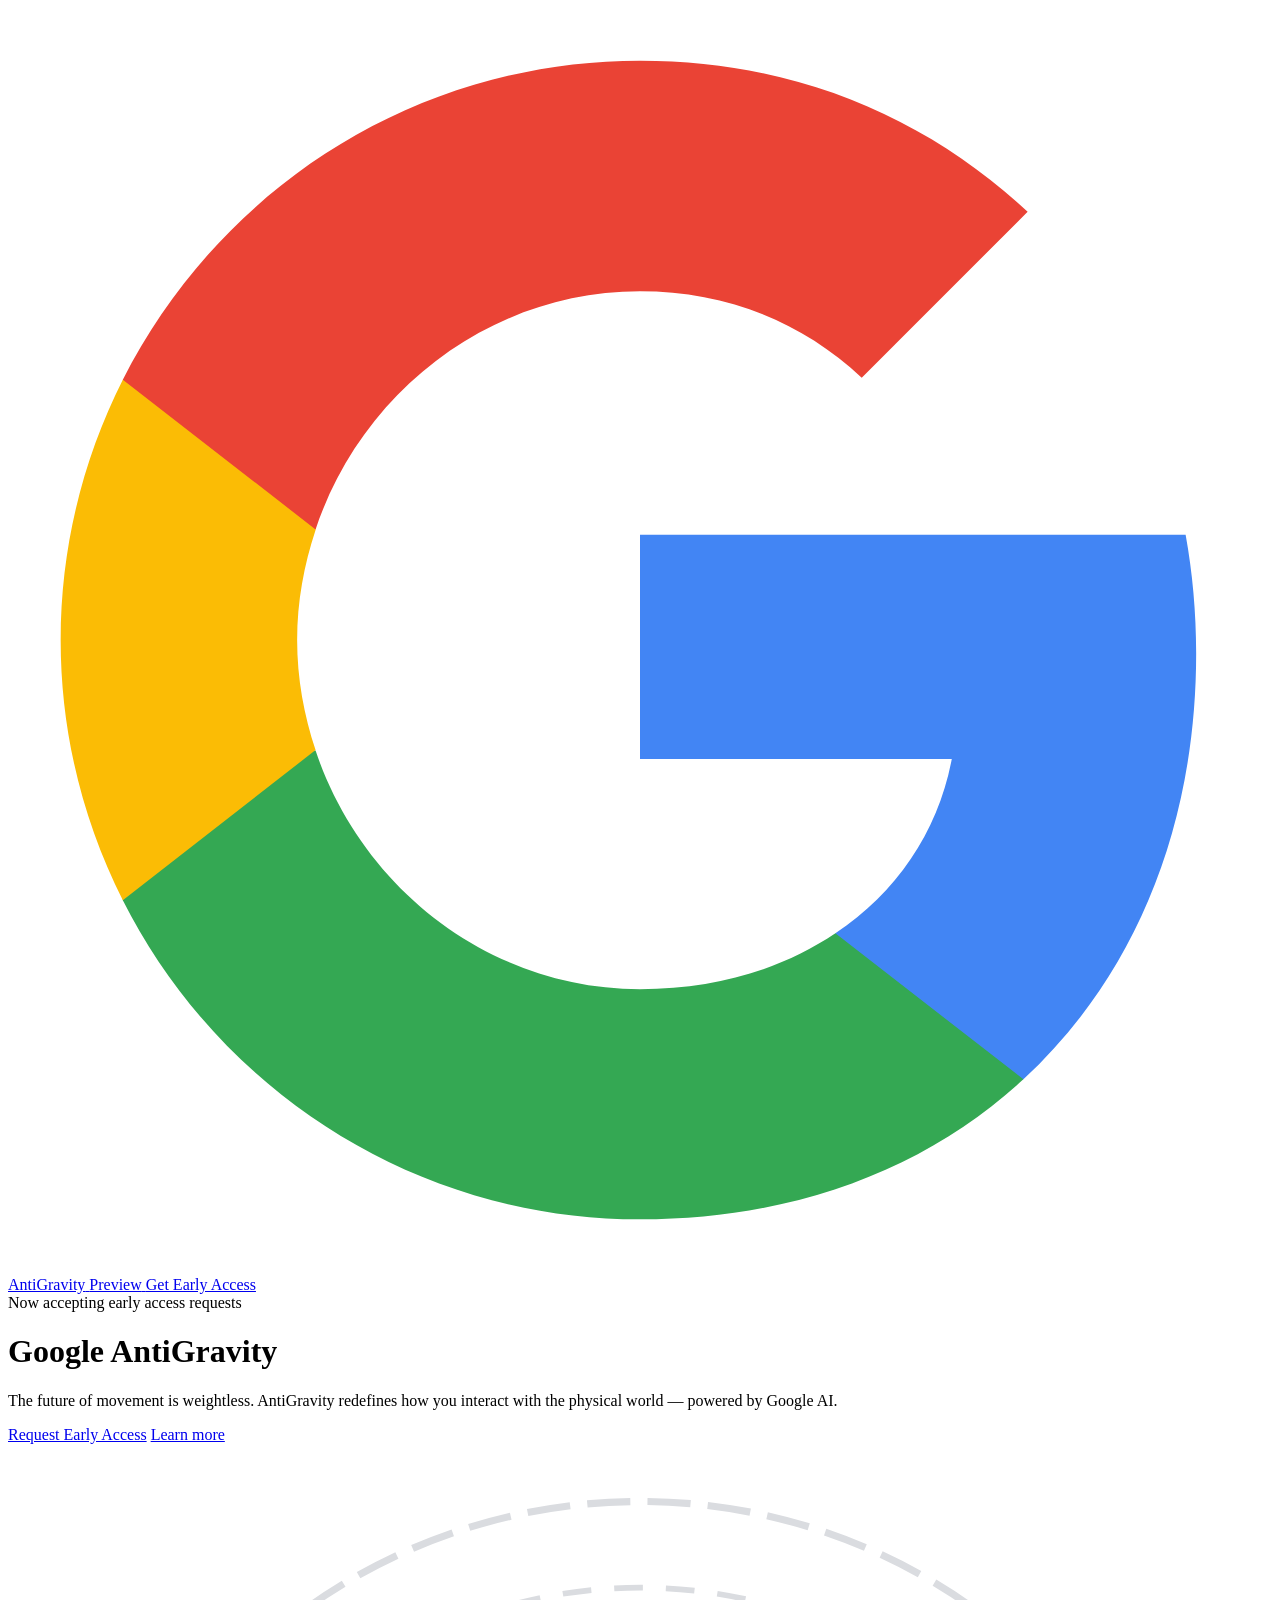
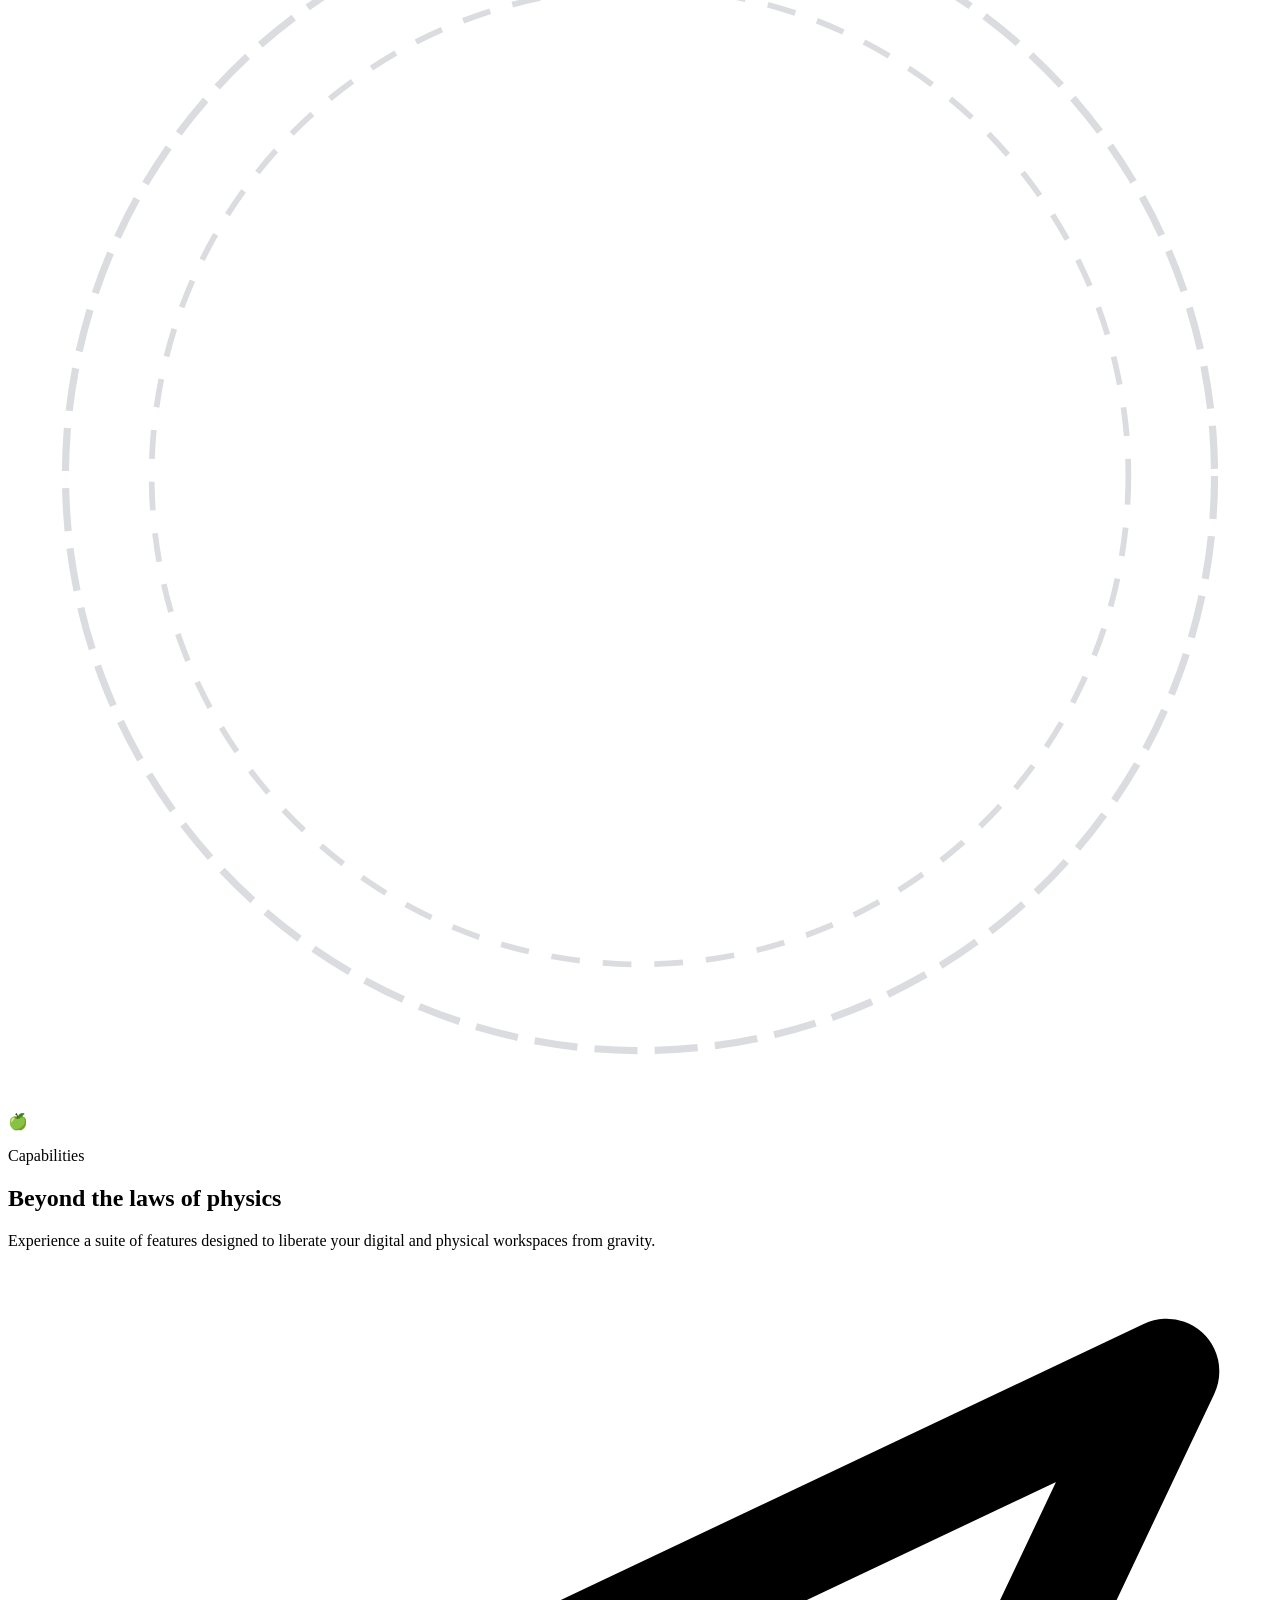
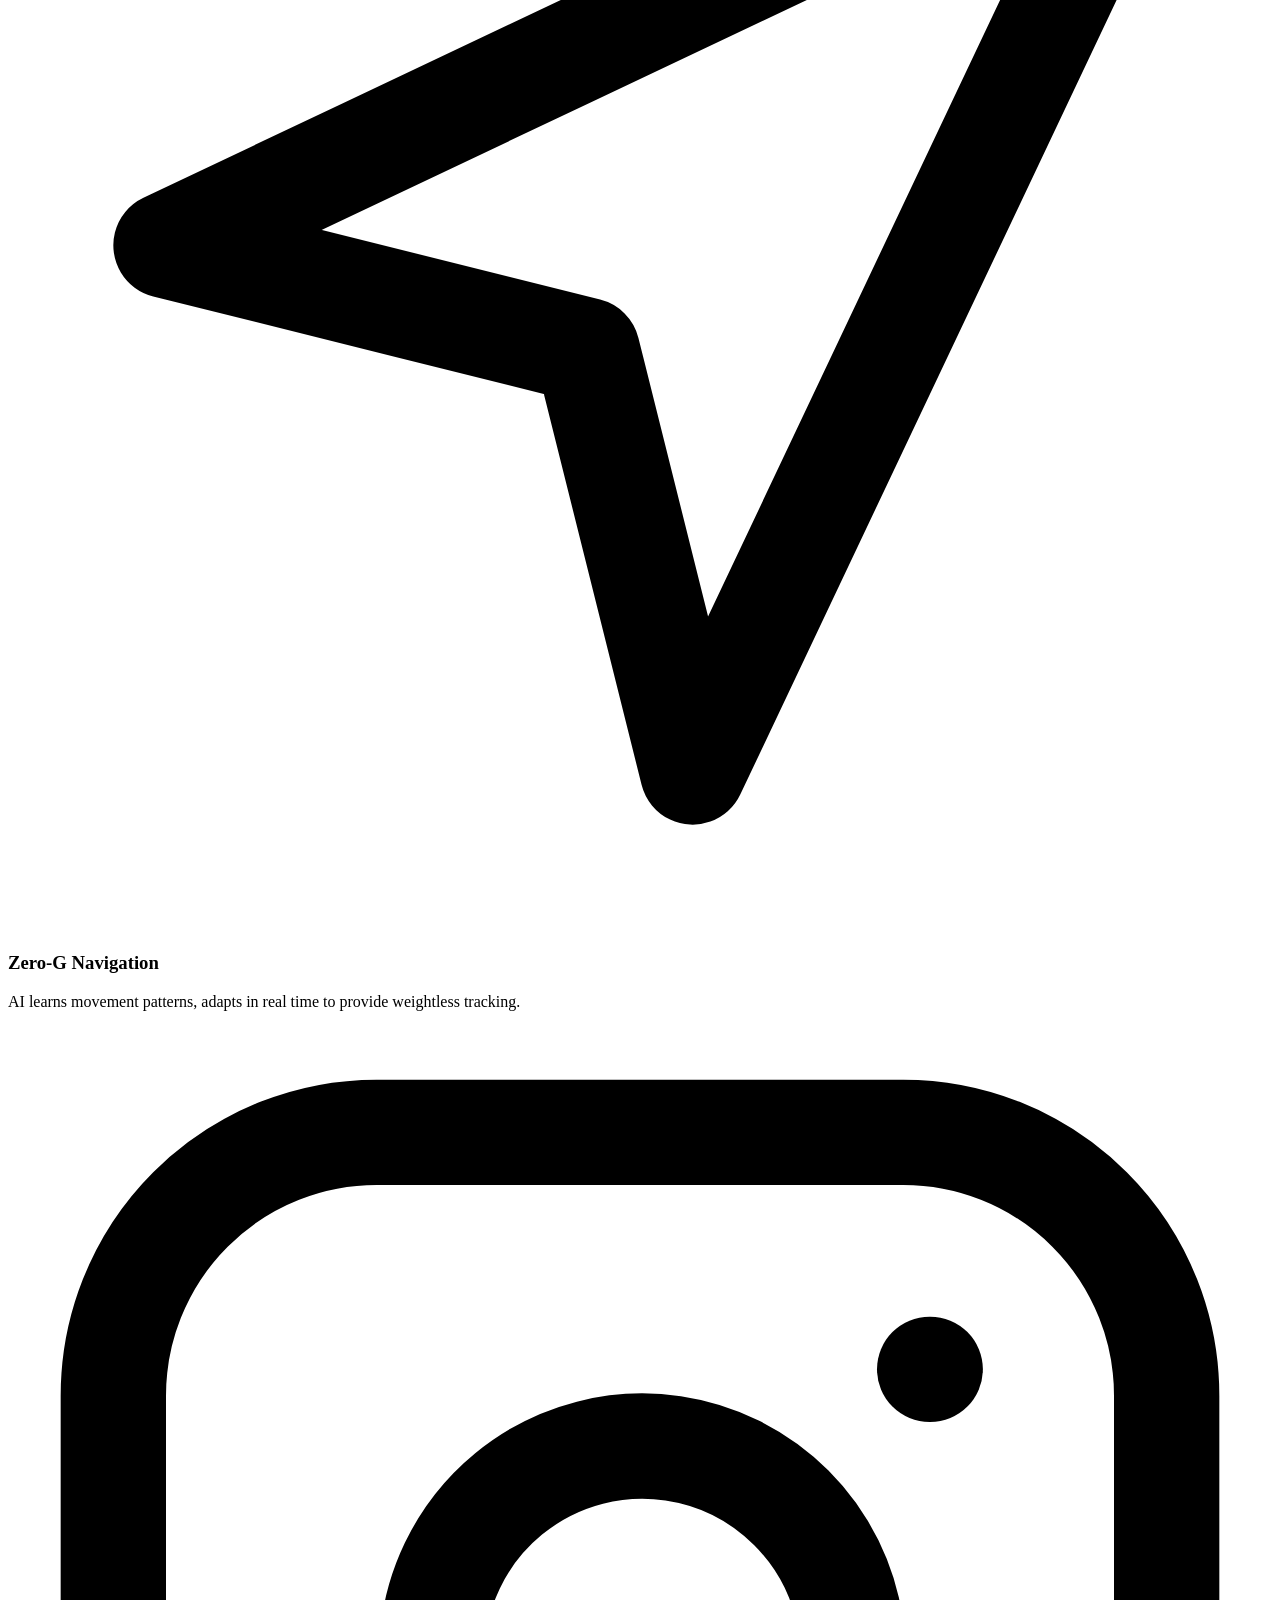
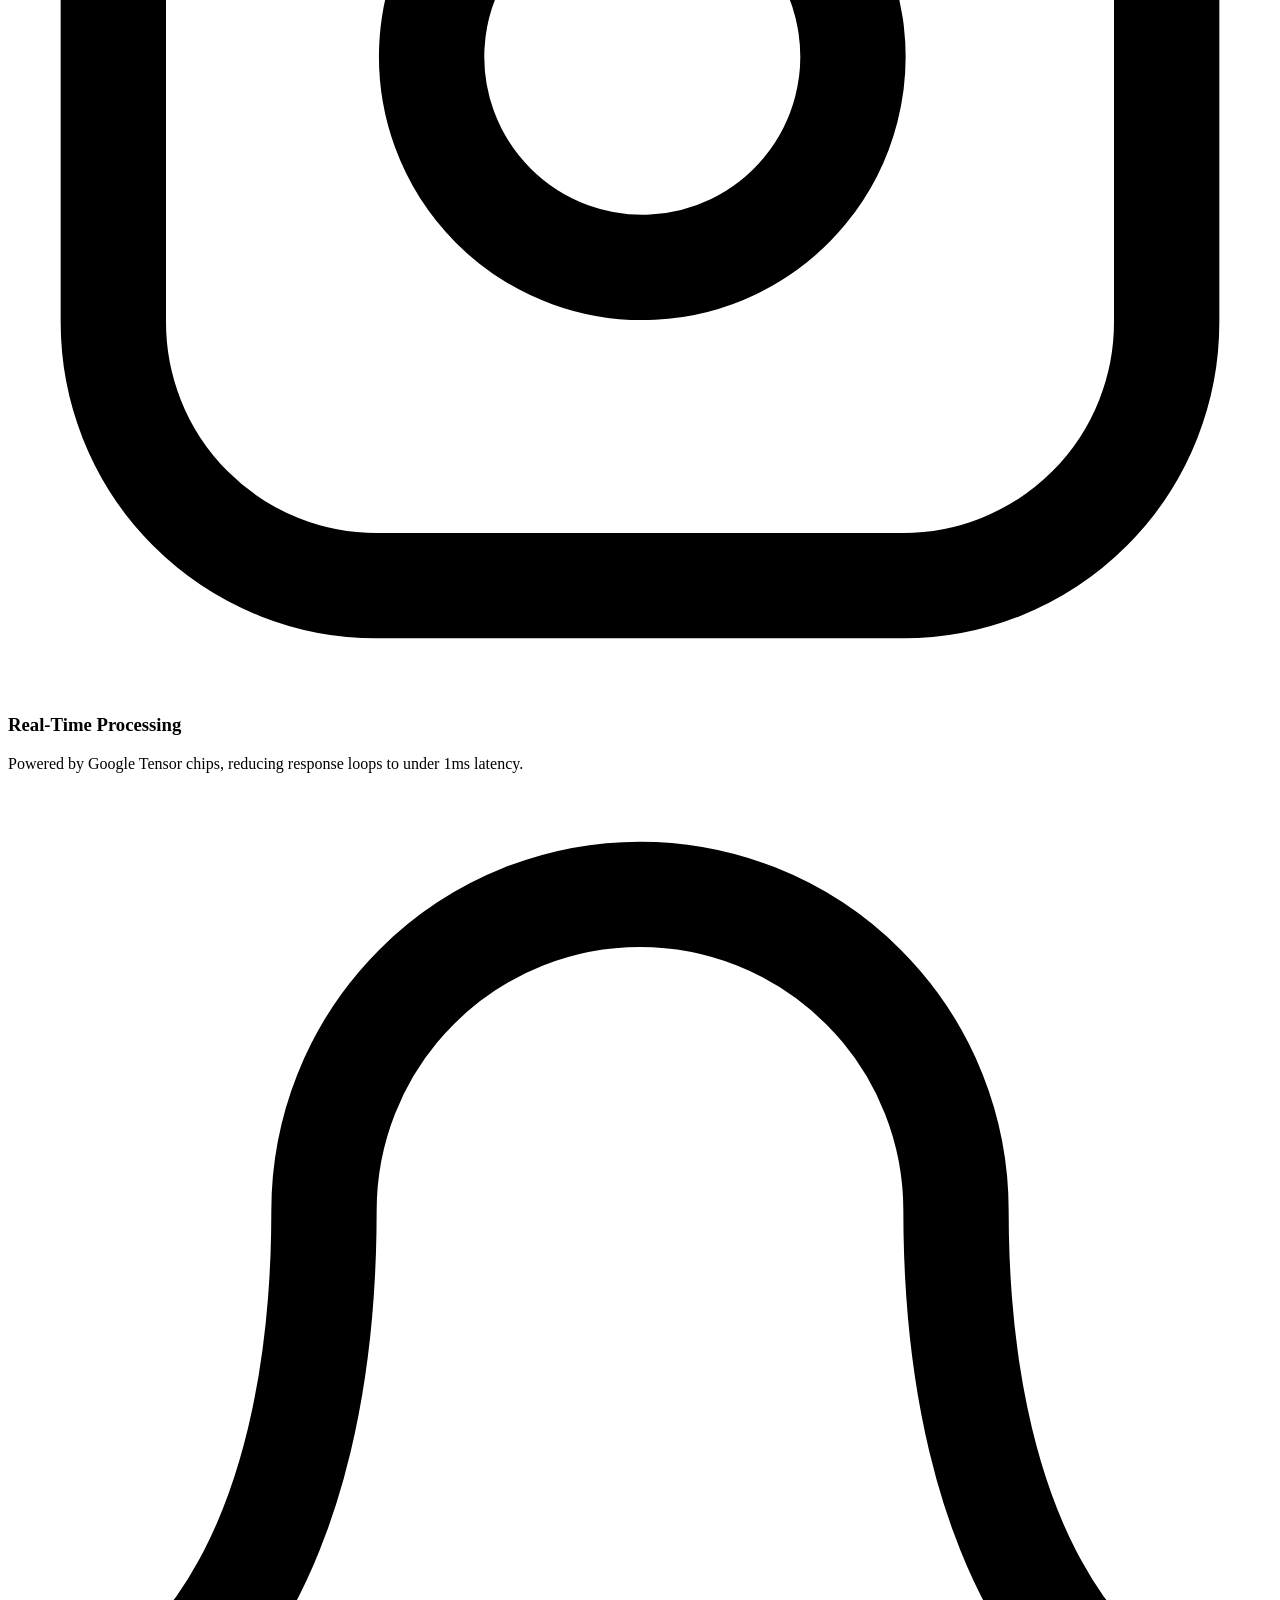
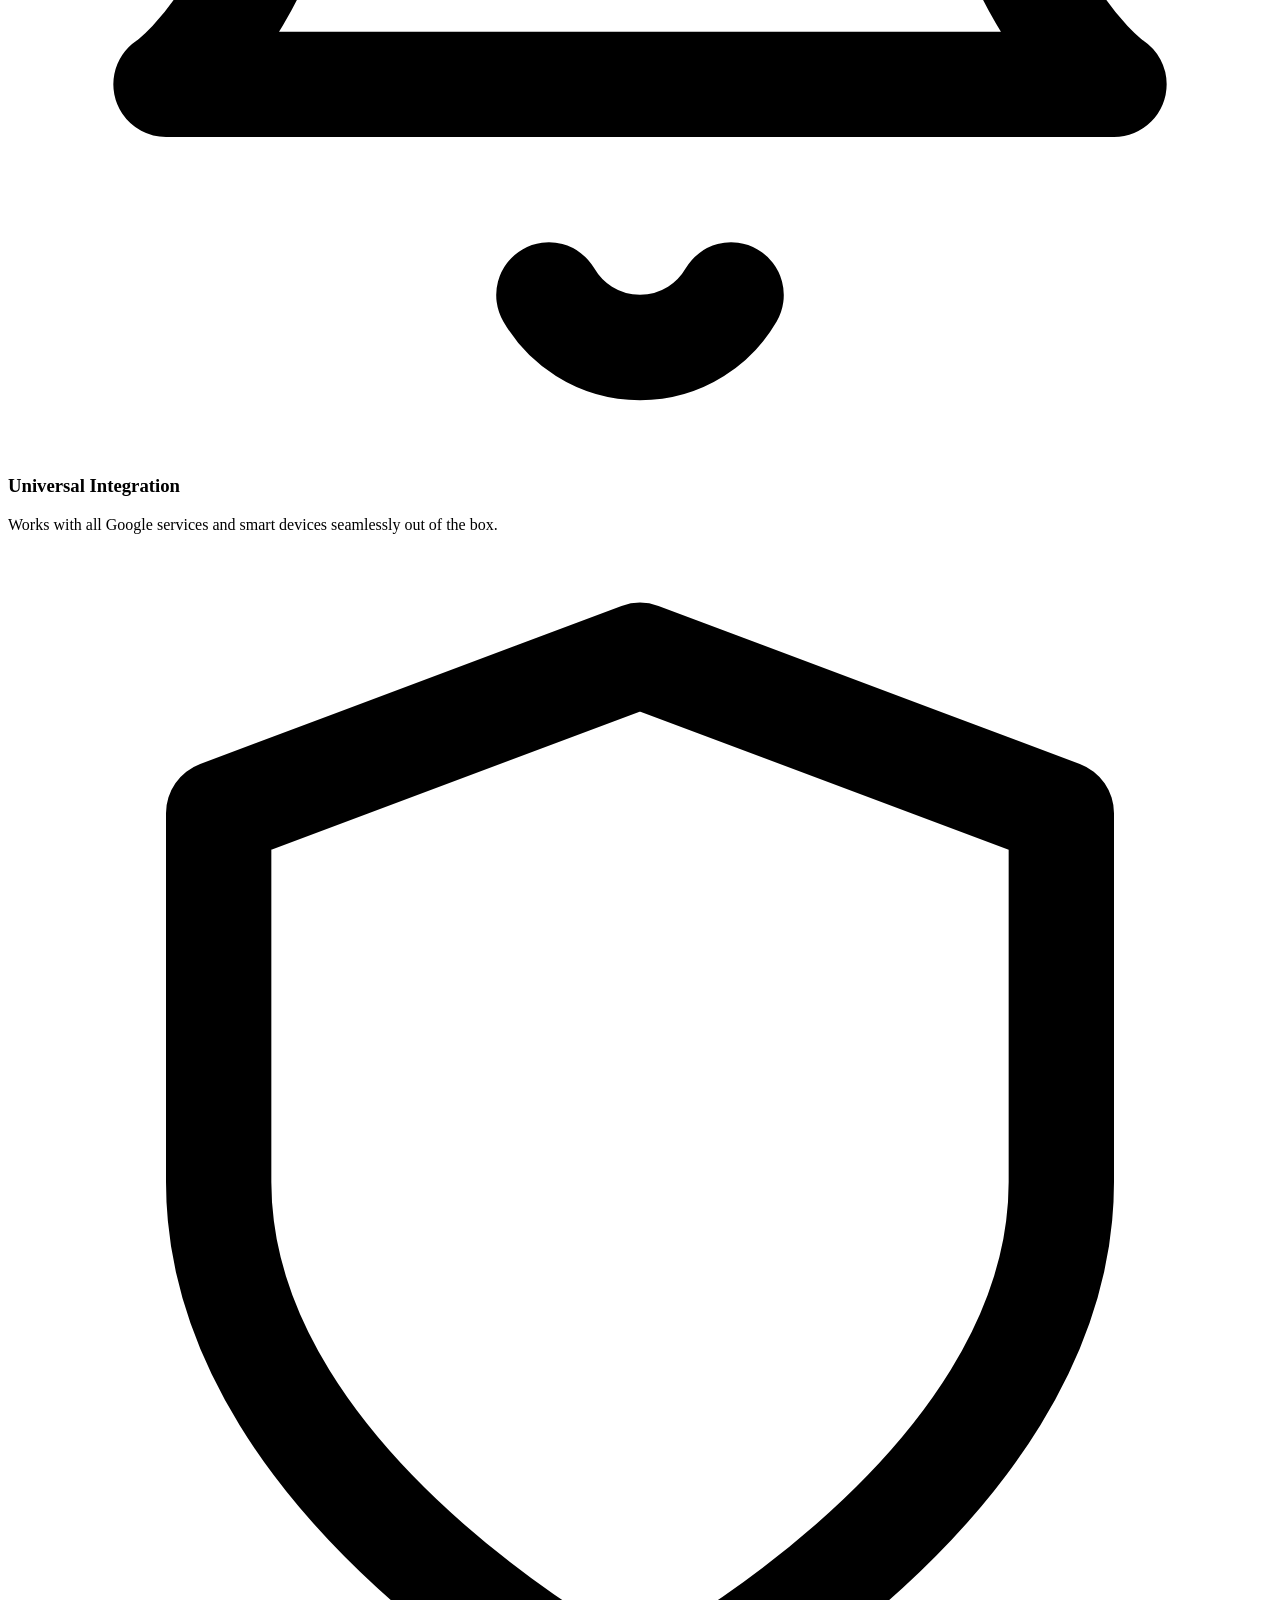
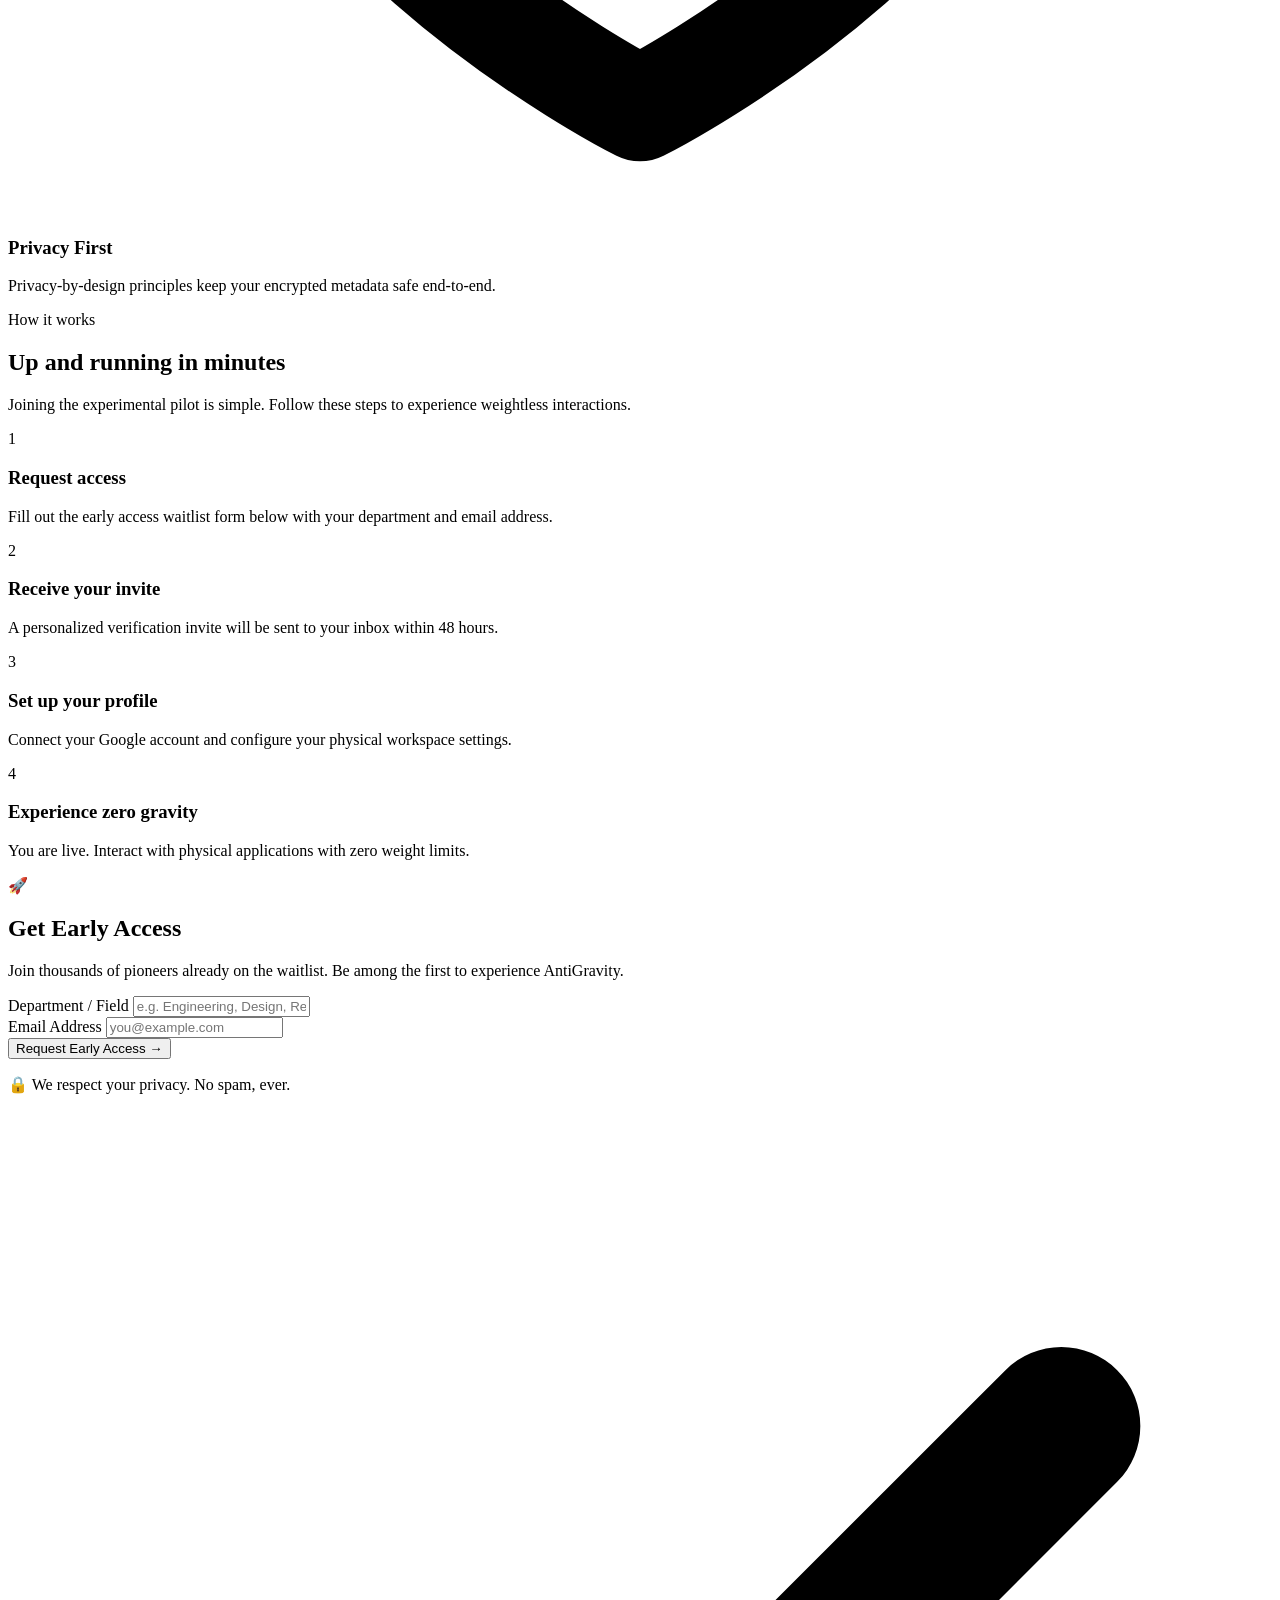
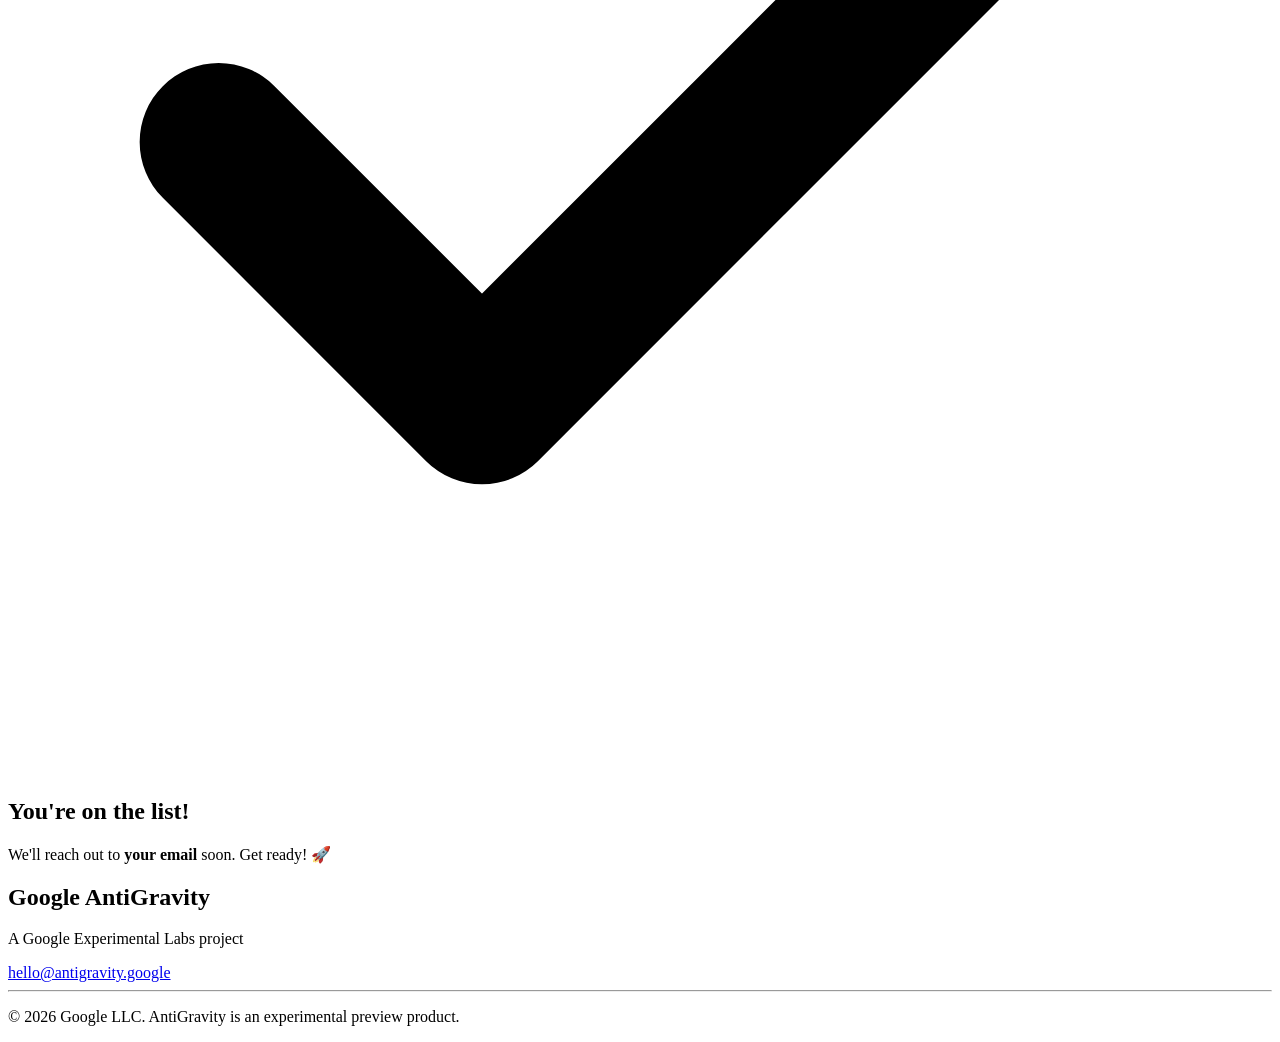
==== antigravity.html @ 1f154669 "Initial HTML structure" ====
<!DOCTYPE html>
<html lang="en">
<head>
  <meta charset="UTF-8">
  <meta name="viewport" content="width=device-width, initial-scale=1.0">
  <title>Google AntiGravity — The future of movement is weightless</title>
  <meta name="description" content="Collect early access requests for Google AntiGravity, a fictional experimental zero-gravity product powered by Google AI.">
  
  <!-- Google Fonts -->
  <link rel="preconnect" href="https://fonts.googleapis.com">
  <link rel="preconnect" href="https://fonts.gstatic.com" crossorigin>
  <link href="https://fonts.googleapis.com/css2?family=Inter:wght@400;500;600&family=Outfit:wght@500;600;700&display=swap" rel="stylesheet">
  
  <!-- CSS Stylesheet -->
  <link rel="stylesheet" href="styles.css">
</head>
<body>

  <!-- Navigation Bar -->
  <nav class="navbar" id="navbar">
    <div class="nav-container">
      <a href="#" class="nav-logo-group" id="nav-logo-link">
        <!-- Colored Google 'G' SVG Logo -->
        <svg viewBox="0 0 24 24" class="nav-logo-svg" aria-hidden="true">
          <path fill="#4285F4" d="M22.56 12.25c0-.78-.07-1.53-.2-2.25H12v4.26h5.92c-.26 1.37-1.04 2.53-2.21 3.31v2.77h3.57c2.08-1.92 3.28-4.74 3.28-8.09z"/>
          <path fill="#34A853" d="M12 23c2.97 0 5.46-.98 7.28-2.66l-3.57-2.77c-.98.66-2.23 1.06-3.71 1.06-2.86 0-5.29-1.93-6.16-4.53H2.18v2.84C3.99 20.53 7.7 23 12 23z"/>
          <path fill="#FBBC05" d="M5.84 14.09c-.22-.66-.35-1.36-.35-2.09s.13-1.43.35-2.09V7.06H2.18C1.43 8.55 1 10.22 1 12s.43 3.45 1.18 4.94l2.85-2.22.81-.63z"/>
          <path fill="#EA4335" d="M12 5.38c1.62 0 3.06.56 4.21 1.64l3.15-3.15C17.45 2.09 14.97 1 12 1 7.7 1 3.99 3.47 2.18 7.06l3.66 2.84c.87-2.6 3.3-4.52 6.16-4.52z"/>
        </svg>
        <span class="nav-title">AntiGravity</span>
        <span class="nav-badge">Preview</span>
      </a>
      <a href="#signup" class="btn-nav" id="nav-cta-btn">Get Early Access</a>
    </div>
  </nav>

  <!-- Hero Section -->
  <header class="hero" id="hero">
    <!-- Animated Orbs -->
    <div class="orb-container">
      <div class="orb orb-blue"></div>
      <div class="orb orb-red"></div>
      <div class="orb orb-yellow"></div>
      <div class="orb orb-green"></div>
    </div>
    
    <!-- Floating Particles Container -->
    <div class="particle-container" id="particles"></div>

    <div class="container hero-content">
      <!-- Live Status Pill -->
      <div class="hero-badge hero-fade-in delay-1" id="live-status-badge">
        <div class="live-dot-wrapper">
          <div class="live-dot"></div>
        </div>
        <span>Now accepting early access requests</span>
      </div>

      <!-- Main Headline -->
      <h1 class="hero-headline hero-fade-in delay-2" id="hero-headline">
        <span class="headline-brand">Google</span>
        <span class="headline-product"><span class="text-blue">Anti</span><span class="text-gradient">Gravity</span></span>
      </h1>

      <!-- Subtitle -->
      <p class="hero-subtitle hero-fade-in delay-3" id="hero-subtitle">
        The future of movement is weightless. AntiGravity redefines how you interact with the physical world — powered by Google AI.
      </p>

      <!-- CTA Buttons -->
      <div class="hero-ctas hero-fade-in delay-4" id="hero-ctas-container">
        <a href="#signup" class="btn-primary" id="hero-primary-cta">Request Early Access</a>
        <a href="#capabilities" class="btn-secondary" id="hero-secondary-cta">Learn more</a>
      </div>

      <!-- Device Mockup & Rotation Orbit Rings -->
      <div class="hero-mockup-wrapper hero-fade-in delay-4" id="hero-mockup-section">
        <!-- SVG Dual Rotating Orbit Rings -->
        <svg class="orbit-svg" viewBox="0 0 440 440" aria-hidden="true">
          <circle class="ring-clockwise" cx="220" cy="220" r="170" stroke="#DADCE0" stroke-width="2" stroke-dasharray="10 8" fill="none" />
          <circle class="ring-counter" cx="220" cy="220" r="200" stroke="#DADCE0" stroke-width="2.5" stroke-dasharray="15 6" fill="none" />
        </svg>

        <!-- Floating Phone Frame -->
        <div class="device-outline" id="device-mockup">
          <div class="device-camera"></div>
          <!-- Newton's floating anti-gravity apple visual -->
          <div class="floating-visual" id="levitating-element">🍏</div>
        </div>
      </div>
    </div>
  </header>

  <!-- Capabilities (Features) Section -->
  <section class="features-section" id="capabilities">
    <div class="container">
      <p class="section-label" id="capabilities-label">Capabilities</p>
      <h2 class="section-title" id="capabilities-title">Beyond the laws of physics</h2>
      <p class="section-subtitle" id="capabilities-subtitle">
        Experience a suite of features designed to liberate your digital and physical workspaces from gravity.
      </p>

      <!-- 2x2 Grid -->
      <div class="capabilities-grid reveal-stagger" id="capabilities-grid">
        
        <!-- Card 1 -->
        <div class="feature-card" id="card-zerog">
          <div class="feature-icon-wrapper icon-blue">
            <svg viewBox="0 0 24 24" fill="none" stroke="currentColor" stroke-width="2" stroke-linecap="round" stroke-linejoin="round">
              <polygon points="3 11 22 2 13 21 11 13 3 11"></polygon>
            </svg>
          </div>
          <h3 class="feature-title">Zero-G Navigation</h3>
          <p class="feature-desc">AI learns movement patterns, adapts in real time to provide weightless tracking.</p>
        </div>

        <!-- Card 2 -->
        <div class="feature-card" id="card-realtime">
          <div class="feature-icon-wrapper icon-red">
            <svg viewBox="0 0 24 24" fill="none" stroke="currentColor" stroke-width="2" stroke-linecap="round" stroke-linejoin="round">
              <rect x="2" y="2" width="20" height="20" rx="5" ry="5"></rect>
              <path d="M16 11.37A4 4 0 1 1 12.63 8 4 4 0 0 1 16 11.37z"></path>
              <line x1="17.5" y1="6.5" x2="17.51" y2="6.5"></line>
            </svg>
          </div>
          <h3 class="feature-title">Real-Time Processing</h3>
          <p class="feature-desc">Powered by Google Tensor chips, reducing response loops to under 1ms latency.</p>
        </div>

        <!-- Card 3 -->
        <div class="feature-card" id="card-integration">
          <div class="feature-icon-wrapper icon-yellow">
            <svg viewBox="0 0 24 24" fill="none" stroke="currentColor" stroke-width="2" stroke-linecap="round" stroke-linejoin="round">
              <path d="M18 8A6 6 0 0 0 6 8c0 7-3 9-3 9h18s-3-2-3-9"></path>
              <path d="M13.73 21a2 2 0 0 1-3.46 0"></path>
            </svg>
          </div>
          <h3 class="feature-title">Universal Integration</h3>
          <p class="feature-desc">Works with all Google services and smart devices seamlessly out of the box.</p>
        </div>

        <!-- Card 4 -->
        <div class="feature-card" id="card-privacy">
          <div class="feature-icon-wrapper icon-green">
            <svg viewBox="0 0 24 24" fill="none" stroke="currentColor" stroke-width="2" stroke-linecap="round" stroke-linejoin="round">
              <path d="M12 22s8-4 8-10V5l-8-3-8 3v7c0 6 8 10 8 10z"></path>
            </svg>
          </div>
          <h3 class="feature-title">Privacy First</h3>
          <p class="feature-desc">Privacy-by-design principles keep your encrypted metadata safe end-to-end.</p>
        </div>

      </div>
    </div>
  </section>

  <!-- How It Works Section -->
  <section class="how-it-works-section" id="how-it-works">
    <div class="container">
      <p class="section-label" id="how-it-works-label">How it works</p>
      <h2 class="section-title" id="how-it-works-title">Up and running in minutes</h2>
      <p class="section-subtitle" id="how-it-works-subtitle">
        Joining the experimental pilot is simple. Follow these steps to experience weightless interactions.
      </p>

      <div class="steps-list reveal" id="steps-list-container">
        
        <!-- Step 1 -->
        <div class="step-item" id="step-1">
          <div class="step-num-circle step-num-blue">1</div>
          <div class="step-content">
            <h3 class="step-title">Request access</h3>
            <p class="step-desc">Fill out the early access waitlist form below with your department and email address.</p>
          </div>
        </div>

        <!-- Step 2 -->
        <div class="step-item" id="step-2">
          <div class="step-num-circle step-num-red">2</div>
          <div class="step-content">
            <h3 class="step-title">Receive your invite</h3>
            <p class="step-desc">A personalized verification invite will be sent to your inbox within 48 hours.</p>
          </div>
        </div>

        <!-- Step 3 -->
        <div class="step-item" id="step-3">
          <div class="step-num-circle step-num-yellow">3</div>
          <div class="step-content">
            <h3 class="step-title">Set up your profile</h3>
            <p class="step-desc">Connect your Google account and configure your physical workspace settings.</p>
          </div>
        </div>

        <!-- Step 4 -->
        <div class="step-item" id="step-4">
          <div class="step-num-circle step-num-green">4</div>
          <div class="step-content">
            <h3 class="step-title">Experience zero gravity</h3>
            <p class="step-desc">You are live. Interact with physical applications with zero weight limits.</p>
          </div>
        </div>

      </div>
    </div>
  </section>

  <!-- Early Access Sign-Up Form Section -->
  <section class="signup-section" id="signup">
    <div class="container">
      <div class="signup-card reveal" id="signup-card-container">
        
        <!-- Main Form Content -->
        <div id="form-inputs-container">
          <span class="form-rocket" id="form-rocket-emoji">🚀</span>
          <h2 class="signup-title" id="form-card-title">Get Early Access</h2>
          <p class="signup-subtitle" id="form-card-subtitle">
            Join thousands of pioneers already on the waitlist. Be among the first to experience AntiGravity.
          </p>

          <form id="signup-form" novalidate>
            <!-- Department field -->
            <div class="form-group">
              <label for="department" class="form-label">Department / Field</label>
              <input 
                type="text" 
                id="department" 
                class="form-input" 
                placeholder="e.g. Engineering, Design, Research…" 
                required
                aria-required="true"
              >
            </div>

            <!-- Email field -->
            <div class="form-group">
              <label for="email" class="form-label">Email Address</label>
              <input 
                type="email" 
                id="email" 
                class="form-input" 
                placeholder="you@example.com" 
                required
                aria-required="true"
              >
            </div>

            <!-- Submit button -->
            <button type="submit" class="btn-submit" id="form-submit-btn">
              Request Early Access &rarr;
            </button>
          </form>

          <!-- Privacy Note -->
          <p class="form-privacy" id="form-privacy-note">
            <span>🔒</span> We respect your privacy. No spam, ever.
          </p>
        </div>

        <!-- Success State Block (Initially Hidden) -->
        <div class="success-container" id="success-state" aria-live="polite">
          <div class="success-icon-wrapper">
            <svg viewBox="0 0 24 24" fill="none" stroke="currentColor" stroke-width="3" stroke-linecap="round" stroke-linejoin="round">
              <polyline points="20 6 9 17 4 12"></polyline>
            </svg>
          </div>
          <h2 class="success-title">You're on the list!</h2>
          <p class="success-desc">
            We'll reach out to <strong id="success-email-placeholder">your email</strong> soon. Get ready! 🚀
          </p>
        </div>

      </div>
    </div>
  </section>

  <!-- Footer -->
  <footer class="footer" id="footer-section">
    <div class="footer-content">
      <!-- 4 colored Google dots -->
      <div class="footer-dots" aria-hidden="true">
        <div class="dot dot-blue"></div>
        <div class="dot dot-red"></div>
        <div class="dot dot-yellow"></div>
        <div class="dot dot-green"></div>
      </div>

      <h2 class="footer-title">Google AntiGravity</h2>
      <p class="footer-tagline">A Google Experimental Labs project</p>
      
      <!-- Contact email -->
      <a href="mailto:hello@antigravity.google" class="footer-email" id="footer-contact-link">
        hello@antigravity.google
      </a>

      <hr class="footer-divider" aria-hidden="true">

      <p class="footer-copyright" id="footer-copyright-text">
        &copy; 2026 Google LLC. AntiGravity is an experimental preview product.
      </p>
    </div>
  </footer>

  <!-- JS Logic -->
  <script src="app.js"></script>
</body>
</html>
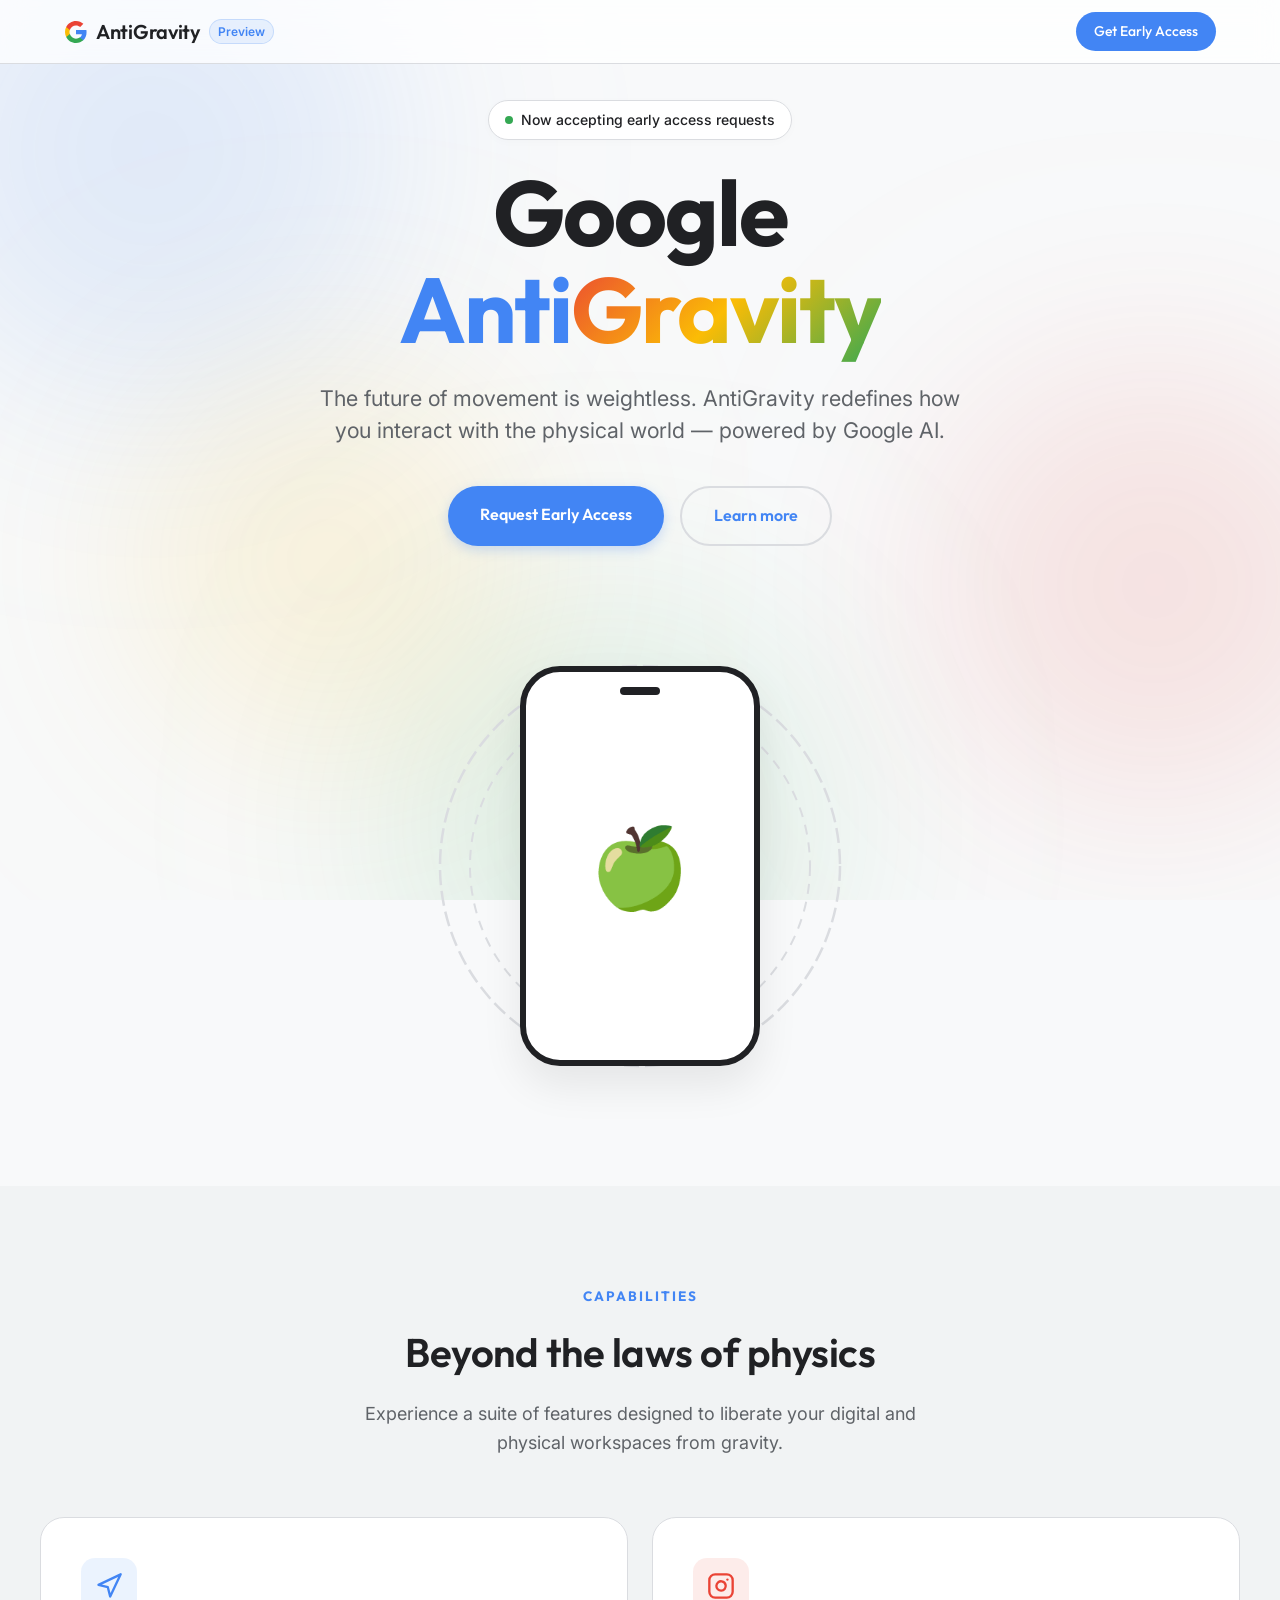
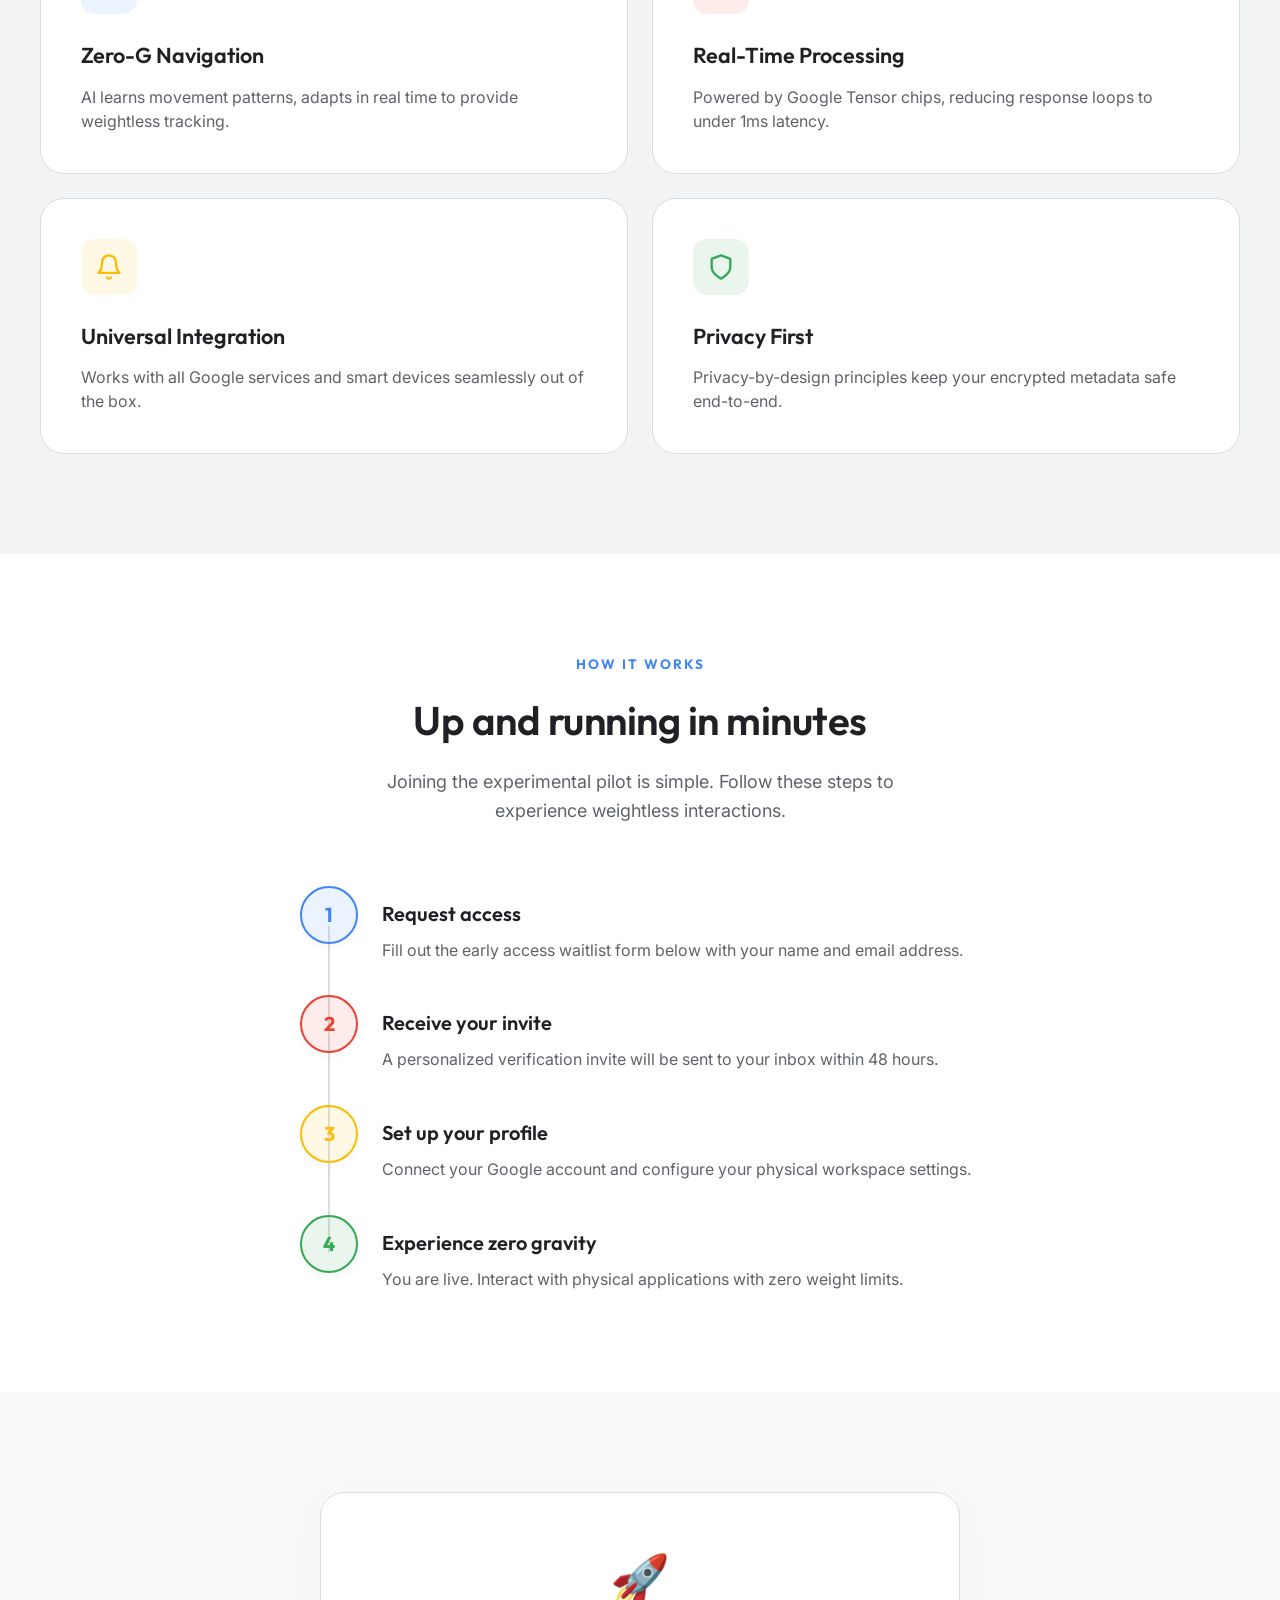
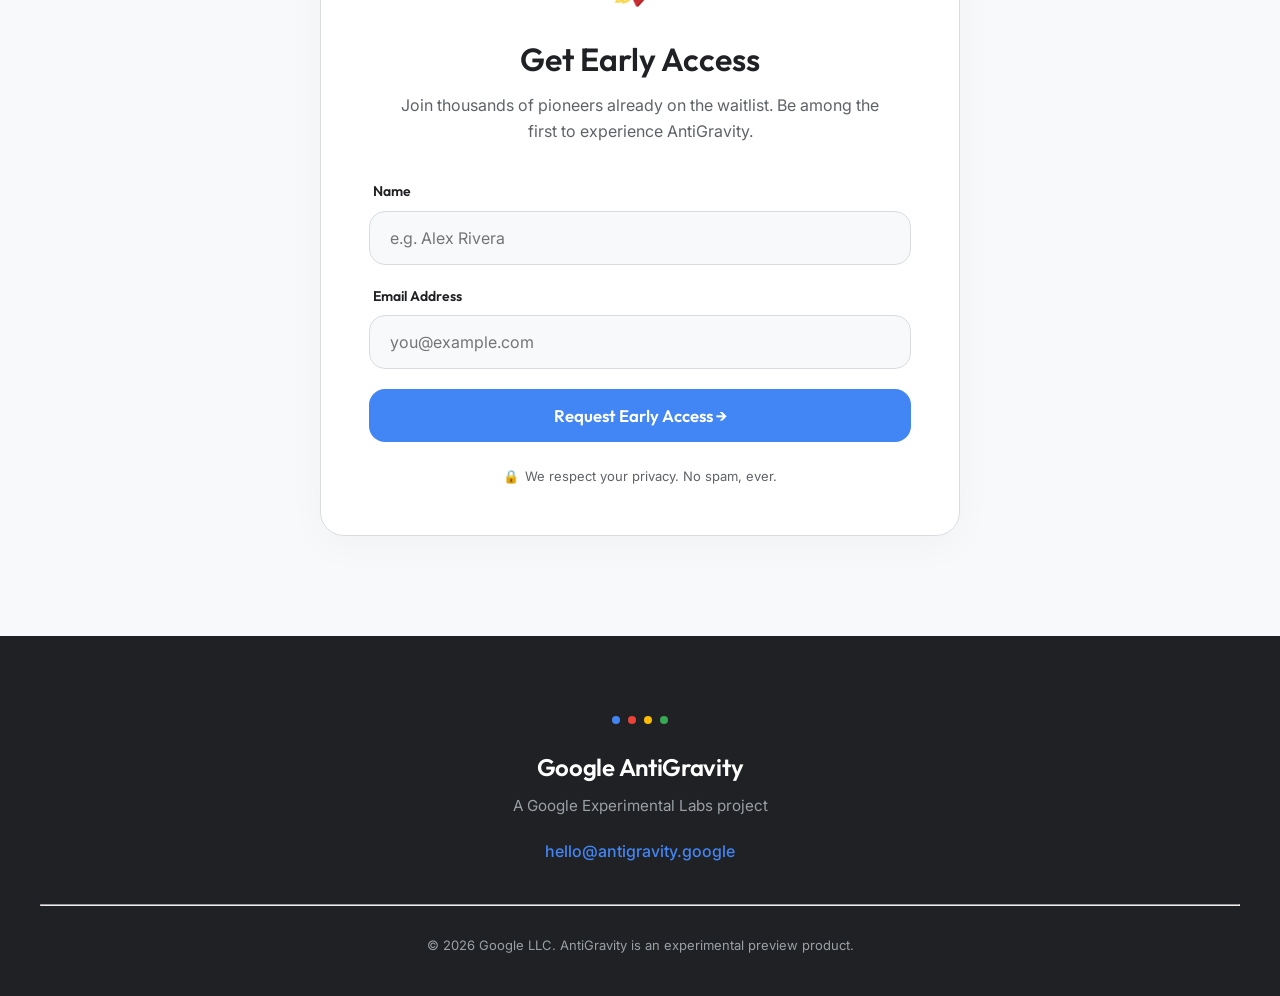
==== commit d7c1617e: "replace department field with name field in signup form and update payload logic" ====
--- a/antigravity.html
+++ b/antigravity.html
@@ -170,7 +170,7 @@
           <div class="step-num-circle step-num-blue">1</div>
           <div class="step-content">
             <h3 class="step-title">Request access</h3>
-            <p class="step-desc">Fill out the early access waitlist form below with your department and email address.</p>
+            <p class="step-desc">Fill out the early access waitlist form below with your name and email address.</p>
           </div>
         </div>
 
@@ -219,14 +219,14 @@
           </p>
 
           <form id="signup-form" novalidate>
-            <!-- Department field -->
+            <!-- Name field -->
             <div class="form-group">
-              <label for="department" class="form-label">Department / Field</label>
+              <label for="name" class="form-label">Name</label>
               <input 
                 type="text" 
-                id="department" 
+                id="name" 
                 class="form-input" 
-                placeholder="e.g. Engineering, Design, Research…" 
+                placeholder="e.g. Alex Rivera" 
                 required
                 aria-required="true"
               >
--- a/styles.css
+++ b/styles.css
@@ -0,0 +1,1078 @@
+/* Google AntiGravity - Premium Styles */
+
+:root {
+  --google-blue: #4285F4;
+  --google-blue-rgb: 66, 133, 244;
+  --google-red: #EA4335;
+  --google-red-rgb: 234, 67, 53;
+  --google-yellow: #FBBC05;
+  --google-yellow-rgb: 251, 188, 5;
+  --google-green: #34A853;
+  --google-green-rgb: 52, 168, 83;
+  
+  --bg-primary: #F8F9FA;
+  --bg-secondary: #FFFFFF;
+  --text-primary: #202124;
+  --text-muted: #5F6368;
+  --border-color: #DADCE0;
+  
+  --font-family-body: 'Inter', sans-serif;
+  --font-family-title: 'Outfit', sans-serif;
+  
+  --transition-smooth: all 0.4s cubic-bezier(0.16, 1, 0.3, 1);
+  --border-radius-lg: 24px;
+  --border-radius-md: 16px;
+  --border-radius-sm: 10px;
+  --max-width-content: 1200px;
+}
+
+/* Reset and Global Styles */
+* {
+  box-sizing: border-box;
+  margin: 0;
+  padding: 0;
+}
+
+html {
+  scroll-behavior: smooth;
+  font-size: 16px;
+}
+
+body {
+  font-family: var(--font-family-body);
+  background-color: var(--bg-primary);
+  color: var(--text-primary);
+  line-height: 1.6;
+  overflow-x: hidden;
+  -webkit-font-smoothing: antialiased;
+}
+
+a {
+  text-decoration: none;
+  color: inherit;
+}
+
+button, input {
+  font-family: inherit;
+  border: none;
+  outline: none;
+}
+
+/* Scroll reveal utility */
+.reveal {
+  opacity: 0;
+  transform: translateY(40px);
+  transition: opacity 1s cubic-bezier(0.16, 1, 0.3, 1), transform 1s cubic-bezier(0.16, 1, 0.3, 1);
+}
+
+.reveal.visible {
+  opacity: 1;
+  transform: translateY(0);
+}
+
+/* Section Common Layout */
+section {
+  padding: 100px 24px;
+  position: relative;
+}
+
+.container {
+  max-width: var(--max-width-content);
+  margin: 0 auto;
+  position: relative;
+  z-index: 10;
+}
+
+.section-label {
+  font-family: var(--font-family-title);
+  color: var(--google-blue);
+  font-size: 0.85rem;
+  font-weight: 700;
+  text-transform: uppercase;
+  letter-spacing: 2px;
+  margin-bottom: 12px;
+  text-align: center;
+}
+
+.section-title {
+  font-family: var(--font-family-title);
+  font-size: 2.5rem;
+  font-weight: 600;
+  text-align: center;
+  color: var(--text-primary);
+  margin-bottom: 16px;
+  letter-spacing: -0.5px;
+}
+
+@media (max-width: 768px) {
+  .section-title {
+    font-size: 2rem;
+  }
+  section {
+    padding: 60px 16px;
+  }
+}
+
+.section-subtitle {
+  text-align: center;
+  color: var(--text-muted);
+  max-width: 600px;
+  margin: 0 auto 60px auto;
+  font-size: 1.125rem;
+}
+
+/* Navigation Styles */
+.navbar {
+  position: fixed;
+  top: 0;
+  left: 0;
+  right: 0;
+  height: 64px;
+  background-color: rgba(255, 255, 255, 0.75);
+  backdrop-filter: blur(12px);
+  -webkit-backdrop-filter: blur(12px);
+  border-bottom: 1px solid var(--border-color);
+  z-index: 1000;
+  transition: var(--transition-smooth);
+}
+
+.nav-container {
+  max-width: var(--max-width-content);
+  margin: 0 auto;
+  height: 100%;
+  display: flex;
+  justify-content: space-between;
+  align-items: center;
+  padding: 0 24px;
+}
+
+.nav-logo-group {
+  display: flex;
+  align-items: center;
+  gap: 8px;
+}
+
+.nav-logo-svg {
+  width: 24px;
+  height: 24px;
+}
+
+.nav-title {
+  font-family: var(--font-family-title);
+  font-weight: 600;
+  font-size: 1.25rem;
+  letter-spacing: -0.3px;
+  color: var(--text-primary);
+}
+
+.nav-badge {
+  background-color: rgba(66, 133, 244, 0.1);
+  color: var(--google-blue);
+  font-size: 0.75rem;
+  font-weight: 600;
+  padding: 2px 8px;
+  border-radius: 20px;
+  border: 1px solid rgba(66, 133, 244, 0.2);
+}
+
+.btn-nav {
+  background-color: var(--google-blue);
+  color: #FFFFFF;
+  font-family: var(--font-family-title);
+  font-weight: 500;
+  font-size: 0.875rem;
+  padding: 8px 18px;
+  border-radius: 20px;
+  cursor: pointer;
+  transition: var(--transition-smooth);
+}
+
+.btn-nav:hover {
+  background-color: #3367D6;
+  box-shadow: 0 2px 6px rgba(66, 133, 244, 0.3);
+}
+
+/* Background elements */
+.orb-container {
+  position: absolute;
+  top: 0;
+  left: 0;
+  right: 0;
+  bottom: 0;
+  overflow: hidden;
+  z-index: 1;
+  pointer-events: none;
+}
+
+.orb {
+  position: absolute;
+  border-radius: 50%;
+  filter: blur(100px);
+  opacity: 0.12;
+  mix-blend-mode: multiply;
+  transition: transform 10s ease-in-out;
+}
+
+.orb-blue {
+  width: 500px;
+  height: 500px;
+  background-color: var(--google-blue);
+  top: -100px;
+  left: -100px;
+  animation: float-orb-1 30s infinite ease-in-out;
+}
+
+.orb-red {
+  width: 450px;
+  height: 450px;
+  background-color: var(--google-red);
+  bottom: 10%;
+  right: -100px;
+  animation: float-orb-2 35s infinite ease-in-out;
+}
+
+.orb-yellow {
+  width: 400px;
+  height: 400px;
+  background-color: var(--google-yellow);
+  top: 40%;
+  left: 10%;
+  animation: float-orb-3 40s infinite ease-in-out;
+}
+
+.orb-green {
+  width: 450px;
+  height: 450px;
+  background-color: var(--google-green);
+  bottom: -150px;
+  left: 30%;
+  animation: float-orb-4 32s infinite ease-in-out;
+}
+
+@keyframes float-orb-1 {
+  0%, 100% { transform: translate(0, 0) scale(1); }
+  50% { transform: translate(80px, 60px) scale(1.1); }
+}
+@keyframes float-orb-2 {
+  0%, 100% { transform: translate(0, 0) scale(1.1); }
+  50% { transform: translate(-80px, -50px) scale(0.9); }
+}
+@keyframes float-orb-3 {
+  0%, 100% { transform: translate(0, 0) scale(0.9); }
+  50% { transform: translate(50px, -70px) scale(1.15); }
+}
+@keyframes float-orb-4 {
+  0%, 100% { transform: translate(0, 0) scale(1.05); }
+  50% { transform: translate(-60px, 80px) scale(0.95); }
+}
+
+/* Particle Container */
+.particle-container {
+  position: absolute;
+  top: 0;
+  left: 0;
+  width: 100%;
+  height: 100%;
+  z-index: 2;
+  overflow: hidden;
+  pointer-events: none;
+}
+
+.particle {
+  position: absolute;
+  border-radius: 50%;
+  background-color: rgba(66, 133, 244, 0.15);
+  bottom: -20px;
+  pointer-events: none;
+  animation: rise 12s infinite linear;
+}
+
+@keyframes rise {
+  0% {
+    transform: translateY(0) scale(0) rotate(0deg);
+    opacity: 0;
+  }
+  15% {
+    opacity: 0.85;
+  }
+  90% {
+    opacity: 0.85;
+  }
+  100% {
+    transform: translateY(-110vh) scale(1.2) rotate(360deg);
+    opacity: 0;
+  }
+}
+
+/* Hero Section */
+.hero {
+  min-height: 100vh;
+  display: flex;
+  align-items: center;
+  justify-content: center;
+  padding: 100px 24px 80px 24px;
+  background-color: var(--bg-primary);
+}
+
+.hero-content {
+  text-align: center;
+  display: flex;
+  flex-direction: column;
+  align-items: center;
+  max-width: 900px;
+}
+
+/* Badge Live Status */
+.hero-badge {
+  background-color: #FFFFFF;
+  border: 1px solid var(--border-color);
+  padding: 8px 16px;
+  border-radius: 30px;
+  display: flex;
+  align-items: center;
+  gap: 8px;
+  font-size: 0.875rem;
+  font-weight: 500;
+  color: var(--text-primary);
+  margin-bottom: 24px;
+  box-shadow: 0 2px 10px rgba(0, 0, 0, 0.02);
+}
+
+.live-dot-wrapper {
+  display: flex;
+  align-items: center;
+  justify-content: center;
+}
+
+.live-dot {
+  width: 8px;
+  height: 8px;
+  background-color: var(--google-green);
+  border-radius: 50%;
+  position: relative;
+}
+
+.live-dot::after {
+  content: '';
+  position: absolute;
+  top: -4px;
+  left: -4px;
+  right: -4px;
+  bottom: -4px;
+  border-radius: 50%;
+  border: 4px solid var(--google-green);
+  opacity: 0;
+  animation: pulse-ring 2s cubic-bezier(0.215, 0.610, 0.355, 1) infinite;
+}
+
+@keyframes pulse-ring {
+  0% { transform: scale(0.5); opacity: 0; }
+  50% { opacity: 0.5; }
+  100% { transform: scale(1.8); opacity: 0; }
+}
+
+/* Headline */
+.hero-headline {
+  font-family: var(--font-family-title);
+  font-weight: 700;
+  font-size: 5.75rem;
+  line-height: 1.05;
+  letter-spacing: -2px;
+  color: var(--text-primary);
+  margin-bottom: 24px;
+}
+
+.headline-brand {
+  color: var(--text-primary);
+  display: block;
+}
+
+.headline-product {
+  display: block;
+}
+
+.text-blue {
+  color: var(--google-blue);
+}
+
+.text-gradient {
+  background: linear-gradient(135deg, var(--google-red) 0%, var(--google-yellow) 50%, var(--google-green) 100%);
+  -webkit-background-clip: text;
+  -webkit-text-fill-color: transparent;
+}
+
+.hero-subtitle {
+  font-size: 1.35rem;
+  color: var(--text-muted);
+  max-width: 650px;
+  line-height: 1.5;
+  margin-bottom: 40px;
+}
+
+/* Hero CTA Buttons */
+.hero-ctas {
+  display: flex;
+  gap: 16px;
+  margin-bottom: 60px;
+}
+
+.btn-primary {
+  background-color: var(--google-blue);
+  color: #FFFFFF;
+  font-family: var(--font-family-title);
+  font-size: 1rem;
+  font-weight: 600;
+  padding: 16px 32px;
+  border-radius: 30px;
+  cursor: pointer;
+  box-shadow: 0 4px 12px rgba(66, 133, 244, 0.25);
+  transition: var(--transition-smooth);
+}
+
+.btn-primary:hover {
+  background-color: #3367D6;
+  transform: translateY(-2px);
+  box-shadow: 0 6px 20px rgba(66, 133, 244, 0.35);
+}
+
+.btn-secondary {
+  background-color: transparent;
+  color: var(--google-blue);
+  font-family: var(--font-family-title);
+  font-size: 1rem;
+  font-weight: 600;
+  padding: 15px 32px;
+  border-radius: 30px;
+  border: 2px solid var(--border-color);
+  cursor: pointer;
+  transition: var(--transition-smooth);
+}
+
+.btn-secondary:hover {
+  border-color: var(--google-blue);
+  background-color: rgba(66, 133, 244, 0.04);
+  transform: translateY(-2px);
+}
+
+/* Device visual container */
+.hero-mockup-wrapper {
+  position: relative;
+  width: 320px;
+  height: 480px;
+  display: flex;
+  justify-content: center;
+  align-items: center;
+  margin-top: 20px;
+}
+
+.device-outline {
+  width: 240px;
+  height: 400px;
+  border: 6px solid #202124;
+  border-radius: 40px;
+  background-color: var(--bg-secondary);
+  position: relative;
+  box-shadow: 0 20px 40px rgba(0, 0, 0, 0.08);
+  display: flex;
+  justify-content: center;
+  align-items: center;
+  z-index: 5;
+}
+
+.device-camera {
+  position: absolute;
+  top: 15px;
+  width: 40px;
+  height: 8px;
+  background-color: #202124;
+  border-radius: 10px;
+}
+
+/* Central floating emoji visual */
+.floating-visual {
+  font-size: 5rem;
+  display: flex;
+  justify-content: center;
+  align-items: center;
+  animation: bob 4s ease-in-out infinite;
+  z-index: 6;
+}
+
+@keyframes bob {
+  0%, 100% {
+    transform: translateY(0) scale(1);
+    filter: drop-shadow(0 15px 10px rgba(0,0,0,0.06));
+  }
+  50% {
+    transform: translateY(-20px) scale(1.05);
+    filter: drop-shadow(0 35px 15px rgba(0,0,0,0.12));
+  }
+}
+
+/* SVG Orbit Rings */
+.orbit-svg {
+  position: absolute;
+  width: 440px;
+  height: 440px;
+  pointer-events: none;
+  z-index: 3;
+}
+
+.ring-clockwise {
+  animation: spin-clockwise 25s linear infinite;
+  transform-origin: center;
+}
+
+.ring-counter {
+  animation: spin-counter 30s linear infinite;
+  transform-origin: center;
+}
+
+@keyframes spin-clockwise {
+  from { transform: rotate(0deg); }
+  to { transform: rotate(360deg); }
+}
+
+@keyframes spin-counter {
+  from { transform: rotate(0deg); }
+  to { transform: rotate(360deg); }
+}
+
+/* Hero animations on load */
+.hero-fade-in {
+  opacity: 0;
+  transform: translateY(24px);
+  animation: hero-fade 1.2s cubic-bezier(0.16, 1, 0.3, 1) forwards;
+}
+
+.delay-1 { animation-delay: 0.1s; }
+.delay-2 { animation-delay: 0.25s; }
+.delay-3 { animation-delay: 0.4s; }
+.delay-4 { animation-delay: 0.6s; }
+
+@keyframes hero-fade {
+  to {
+    opacity: 1;
+    transform: translateY(0);
+  }
+}
+
+/* Responsive Font Sizes */
+@media (max-width: 992px) {
+  .hero-headline {
+    font-size: 4.5rem;
+  }
+}
+
+@media (max-width: 768px) {
+  .hero-headline {
+    font-size: 3rem;
+    letter-spacing: -1px;
+  }
+  .hero-subtitle {
+    font-size: 1.1rem;
+  }
+  .hero-ctas {
+    flex-direction: column;
+    width: 100%;
+    max-width: 320px;
+    gap: 12px;
+  }
+  .btn-primary, .btn-secondary {
+    width: 100%;
+    text-align: center;
+  }
+  .hero-mockup-wrapper {
+    width: 280px;
+    height: 380px;
+  }
+  .device-outline {
+    width: 190px;
+    height: 310px;
+    border-width: 5px;
+    border-radius: 30px;
+  }
+  .orbit-svg {
+    width: 340px;
+    height: 340px;
+  }
+  .floating-visual {
+    font-size: 4rem;
+  }
+}
+
+/* Capabilities Section */
+.features-section {
+  background-color: #F1F3F4;
+}
+
+.capabilities-grid {
+  display: grid;
+  grid-template-columns: repeat(2, 1fr);
+  gap: 24px;
+}
+
+.feature-card {
+  background-color: var(--bg-secondary);
+  border: 1px solid var(--border-color);
+  border-radius: var(--border-radius-lg);
+  padding: 40px;
+  transition: var(--transition-smooth);
+  display: flex;
+  flex-direction: column;
+  align-items: flex-start;
+  text-align: left;
+}
+
+.feature-card:hover {
+  transform: translateY(-8px);
+  box-shadow: 0 12px 30px rgba(0, 0, 0, 0.06);
+  border-color: rgba(66, 133, 244, 0.3);
+}
+
+.feature-icon-wrapper {
+  width: 56px;
+  height: 56px;
+  border-radius: 14px;
+  display: flex;
+  align-items: center;
+  justify-content: center;
+  margin-bottom: 24px;
+}
+
+.feature-icon-wrapper svg {
+  width: 28px;
+  height: 28px;
+}
+
+.icon-blue {
+  background-color: rgba(66, 133, 244, 0.1);
+  color: var(--google-blue);
+}
+
+.icon-red {
+  background-color: rgba(234, 67, 53, 0.1);
+  color: var(--google-red);
+}
+
+.icon-yellow {
+  background-color: rgba(251, 188, 5, 0.1);
+  color: var(--google-yellow);
+}
+
+.icon-green {
+  background-color: rgba(52, 168, 83, 0.1);
+  color: var(--google-green);
+}
+
+.feature-title {
+  font-family: var(--font-family-title);
+  font-size: 1.35rem;
+  font-weight: 600;
+  margin-bottom: 12px;
+  color: var(--text-primary);
+}
+
+.feature-desc {
+  color: var(--text-muted);
+  font-size: 1rem;
+  line-height: 1.5;
+}
+
+/* Stagger reveals */
+.reveal-stagger > * {
+  opacity: 0;
+  transform: translateY(30px);
+  transition: opacity 0.8s cubic-bezier(0.16, 1, 0.3, 1), transform 0.8s cubic-bezier(0.16, 1, 0.3, 1);
+}
+
+.reveal-stagger.visible > *:nth-child(1) { transition-delay: 0.1s; }
+.reveal-stagger.visible > *:nth-child(2) { transition-delay: 0.25s; }
+.reveal-stagger.visible > *:nth-child(3) { transition-delay: 0.4s; }
+.reveal-stagger.visible > *:nth-child(4) { transition-delay: 0.55s; }
+
+.reveal-stagger.visible > * {
+  opacity: 1;
+  transform: translateY(0);
+}
+
+@media (max-width: 768px) {
+  .capabilities-grid {
+    grid-template-columns: 1fr;
+    gap: 16px;
+  }
+  .feature-card {
+    padding: 30px;
+  }
+}
+
+/* How It Works Section */
+.how-it-works-section {
+  background-color: var(--bg-secondary);
+}
+
+.steps-list {
+  max-width: 680px;
+  margin: 0 auto;
+  display: flex;
+  flex-direction: column;
+  gap: 32px;
+  position: relative;
+}
+
+.steps-list::before {
+  content: '';
+  position: absolute;
+  left: 28px;
+  top: 40px;
+  bottom: 40px;
+  width: 2px;
+  background-color: var(--border-color);
+  z-index: 1;
+}
+
+.step-item {
+  display: flex;
+  gap: 24px;
+  align-items: flex-start;
+  position: relative;
+  z-index: 2;
+}
+
+.step-num-circle {
+  width: 58px;
+  height: 58px;
+  border-radius: 50%;
+  display: flex;
+  align-items: center;
+  justify-content: center;
+  font-family: var(--font-family-title);
+  font-size: 1.25rem;
+  font-weight: 700;
+  flex-shrink: 0;
+  box-shadow: 0 4px 10px rgba(0, 0, 0, 0.03);
+}
+
+.step-num-blue {
+  background-color: rgba(66, 133, 244, 0.1);
+  color: var(--google-blue);
+  border: 2px solid var(--google-blue);
+}
+
+.step-num-red {
+  background-color: rgba(234, 67, 53, 0.1);
+  color: var(--google-red);
+  border: 2px solid var(--google-red);
+}
+
+.step-num-yellow {
+  background-color: rgba(251, 188, 5, 0.1);
+  color: var(--google-yellow);
+  border: 2px solid var(--google-yellow);
+}
+
+.step-num-green {
+  background-color: rgba(52, 168, 83, 0.1);
+  color: var(--google-green);
+  border: 2px solid var(--google-green);
+}
+
+.step-content {
+  padding-top: 12px;
+}
+
+.step-title {
+  font-family: var(--font-family-title);
+  font-size: 1.25rem;
+  font-weight: 600;
+  margin-bottom: 8px;
+  color: var(--text-primary);
+}
+
+.step-desc {
+  color: var(--text-muted);
+  font-size: 1rem;
+}
+
+@media (max-width: 576px) {
+  .steps-list::before {
+    left: 20px;
+  }
+  .step-num-circle {
+    width: 42px;
+    height: 42px;
+    font-size: 1rem;
+  }
+  .step-item {
+    gap: 16px;
+  }
+  .step-content {
+    padding-top: 8px;
+  }
+  .step-title {
+    font-size: 1.125rem;
+  }
+}
+
+/* Sign-up Form Section */
+.signup-section {
+  background-color: var(--bg-primary);
+}
+
+.signup-card {
+  background-color: var(--bg-secondary);
+  border: 1px solid var(--border-color);
+  border-radius: var(--border-radius-lg);
+  padding: 48px;
+  max-width: 640px;
+  margin: 0 auto;
+  box-shadow: 0 10px 40px rgba(0, 0, 0, 0.03);
+  text-align: center;
+  position: relative;
+  overflow: hidden;
+}
+
+.form-rocket {
+  font-size: 3rem;
+  margin-bottom: 16px;
+  display: inline-block;
+  animation: mini-bob 2.5s ease-in-out infinite;
+}
+
+@keyframes mini-bob {
+  0%, 100% { transform: translateY(0); }
+  50% { transform: translateY(-8px); }
+}
+
+.signup-title {
+  font-family: var(--font-family-title);
+  font-size: 2rem;
+  font-weight: 600;
+  margin-bottom: 8px;
+  color: var(--text-primary);
+}
+
+.signup-subtitle {
+  color: var(--text-muted);
+  font-size: 1rem;
+  margin-bottom: 36px;
+  max-width: 480px;
+  margin-left: auto;
+  margin-right: auto;
+}
+
+.form-group {
+  margin-bottom: 20px;
+  text-align: left;
+  position: relative;
+}
+
+.form-label {
+  display: block;
+  font-family: var(--font-family-title);
+  font-size: 0.875rem;
+  font-weight: 600;
+  color: var(--text-primary);
+  margin-bottom: 8px;
+  padding-left: 4px;
+}
+
+.form-input {
+  width: 100%;
+  background-color: var(--bg-primary);
+  border: 1px solid var(--border-color);
+  border-radius: var(--border-radius-md);
+  padding: 16px 20px;
+  font-size: 1rem;
+  color: var(--text-primary);
+  transition: var(--transition-smooth);
+}
+
+.form-input:focus {
+  border-color: var(--google-blue);
+  background-color: #FFFFFF;
+  box-shadow: 0 0 0 3px rgba(66, 133, 244, 0.15);
+}
+
+.btn-submit {
+  width: 100%;
+  background-color: var(--google-blue);
+  color: #FFFFFF;
+  font-family: var(--font-family-title);
+  font-size: 1.05rem;
+  font-weight: 600;
+  padding: 16px;
+  border-radius: var(--border-radius-md);
+  cursor: pointer;
+  transition: var(--transition-smooth);
+  display: flex;
+  align-items: center;
+  justify-content: center;
+  gap: 8px;
+  margin-top: 12px;
+}
+
+.btn-submit:hover {
+  background-color: #3367D6;
+  box-shadow: 0 4px 12px rgba(66, 133, 244, 0.25);
+}
+
+.form-privacy {
+  display: flex;
+  align-items: center;
+  justify-content: center;
+  gap: 6px;
+  margin-top: 24px;
+  color: var(--text-muted);
+  font-size: 0.8125rem;
+}
+
+/* Shake Animation for Invalid Fields */
+@keyframes shake {
+  0%, 100% { transform: translateX(0); }
+  20%, 60% { transform: translateX(-6px); }
+  40%, 80% { transform: translateX(6px); }
+}
+
+.input-error {
+  border-color: var(--google-red) !important;
+  background-color: rgba(234, 67, 53, 0.02);
+  box-shadow: 0 0 0 3px rgba(234, 67, 53, 0.15) !important;
+  animation: shake 0.4s ease-in-out;
+}
+
+/* Form Success State Card */
+.success-container {
+  display: none;
+  animation: scale-up 0.5s cubic-bezier(0.175, 0.885, 0.32, 1.275) forwards;
+  padding: 12px 0;
+}
+
+.success-icon-wrapper {
+  width: 72px;
+  height: 72px;
+  border-radius: 50%;
+  background-color: rgba(52, 168, 83, 0.1);
+  color: var(--google-green);
+  display: flex;
+  align-items: center;
+  justify-content: center;
+  margin: 0 auto 24px auto;
+}
+
+.success-icon-wrapper svg {
+  width: 36px;
+  height: 36px;
+}
+
+.success-title {
+  font-family: var(--font-family-title);
+  font-size: 2rem;
+  font-weight: 600;
+  color: var(--text-primary);
+  margin-bottom: 12px;
+}
+
+.success-desc {
+  color: var(--text-muted);
+  font-size: 1.1rem;
+  line-height: 1.6;
+  max-width: 440px;
+  margin: 0 auto;
+}
+
+@keyframes scale-up {
+  from {
+    opacity: 0;
+    transform: scale(0.9);
+  }
+  to {
+    opacity: 1;
+    transform: scale(1);
+  }
+}
+
+@media (max-width: 576px) {
+  .signup-card {
+    padding: 32px 20px;
+  }
+  .signup-title {
+    font-size: 1.65rem;
+  }
+  .form-input {
+    padding: 14px 16px;
+  }
+}
+
+/* Footer Section */
+.footer {
+  background-color: #202124;
+  color: #FFFFFF;
+  padding: 80px 24px 40px 24px;
+}
+
+.footer-content {
+  max-width: var(--max-width-content);
+  margin: 0 auto;
+  display: flex;
+  flex-direction: column;
+  align-items: center;
+  text-align: center;
+}
+
+.footer-dots {
+  display: flex;
+  gap: 8px;
+  margin-bottom: 24px;
+}
+
+.dot {
+  width: 8px;
+  height: 8px;
+  border-radius: 50%;
+}
+
+.dot-blue { background-color: var(--google-blue); }
+.dot-red { background-color: var(--google-red); }
+.dot-yellow { background-color: var(--google-yellow); }
+.dot-green { background-color: var(--google-green); }
+
+.footer-title {
+  font-family: var(--font-family-title);
+  font-size: 1.5rem;
+  font-weight: 600;
+  margin-bottom: 8px;
+  letter-spacing: -0.3px;
+}
+
+.footer-tagline {
+  color: #9AA0A6;
+  font-size: 0.95rem;
+  margin-bottom: 20px;
+}
+
+.footer-email {
+  color: var(--google-blue);
+  font-weight: 500;
+  font-size: 1rem;
+  margin-bottom: 40px;
+  transition: var(--transition-smooth);
+}
+
+.footer-email:hover {
+  color: #8AB4F8;
+}
+
+.footer-divider {
+  width: 100%;
+  height: 1px;
+  background-color: #3C4043;
+  margin-bottom: 30px;
+}
+
+.footer-copyright {
+  color: #9AA0A6;
+  font-size: 0.8125rem;
+  max-width: 600px;
+  line-height: 1.5;
+}
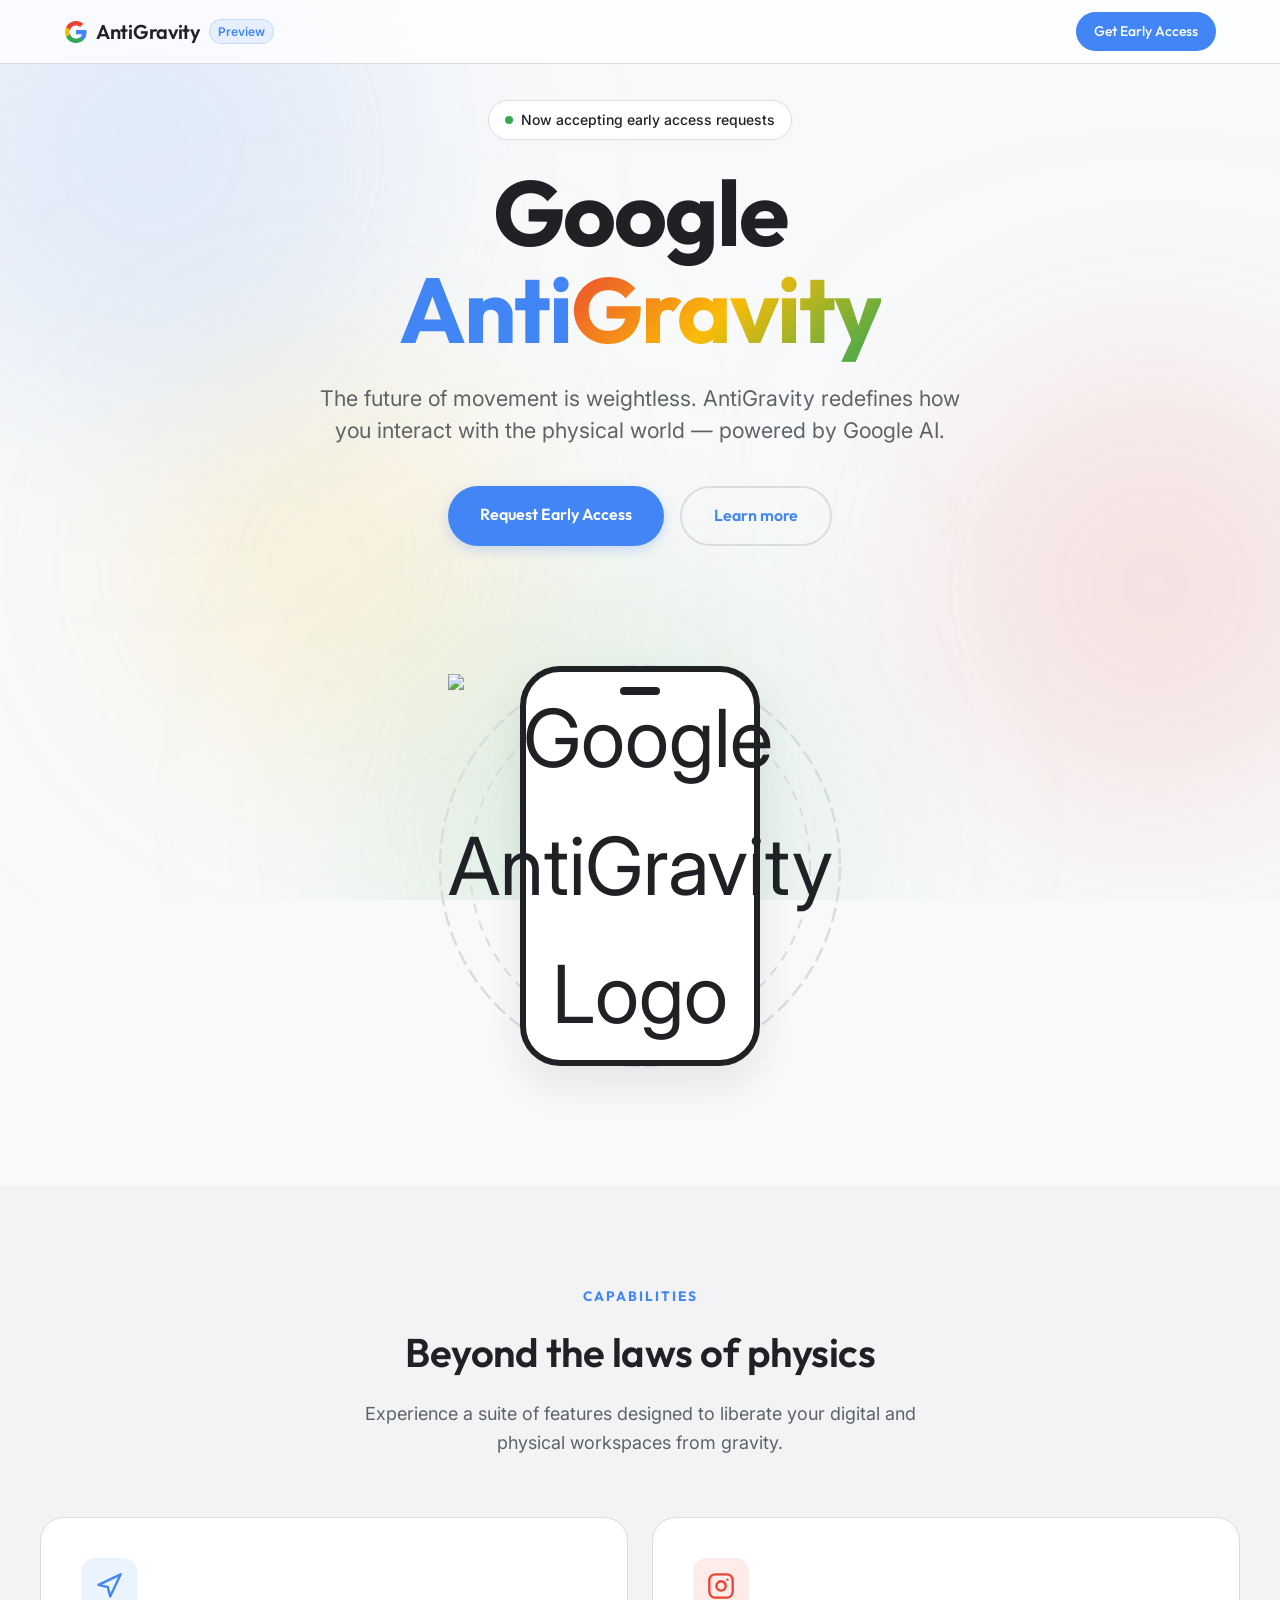
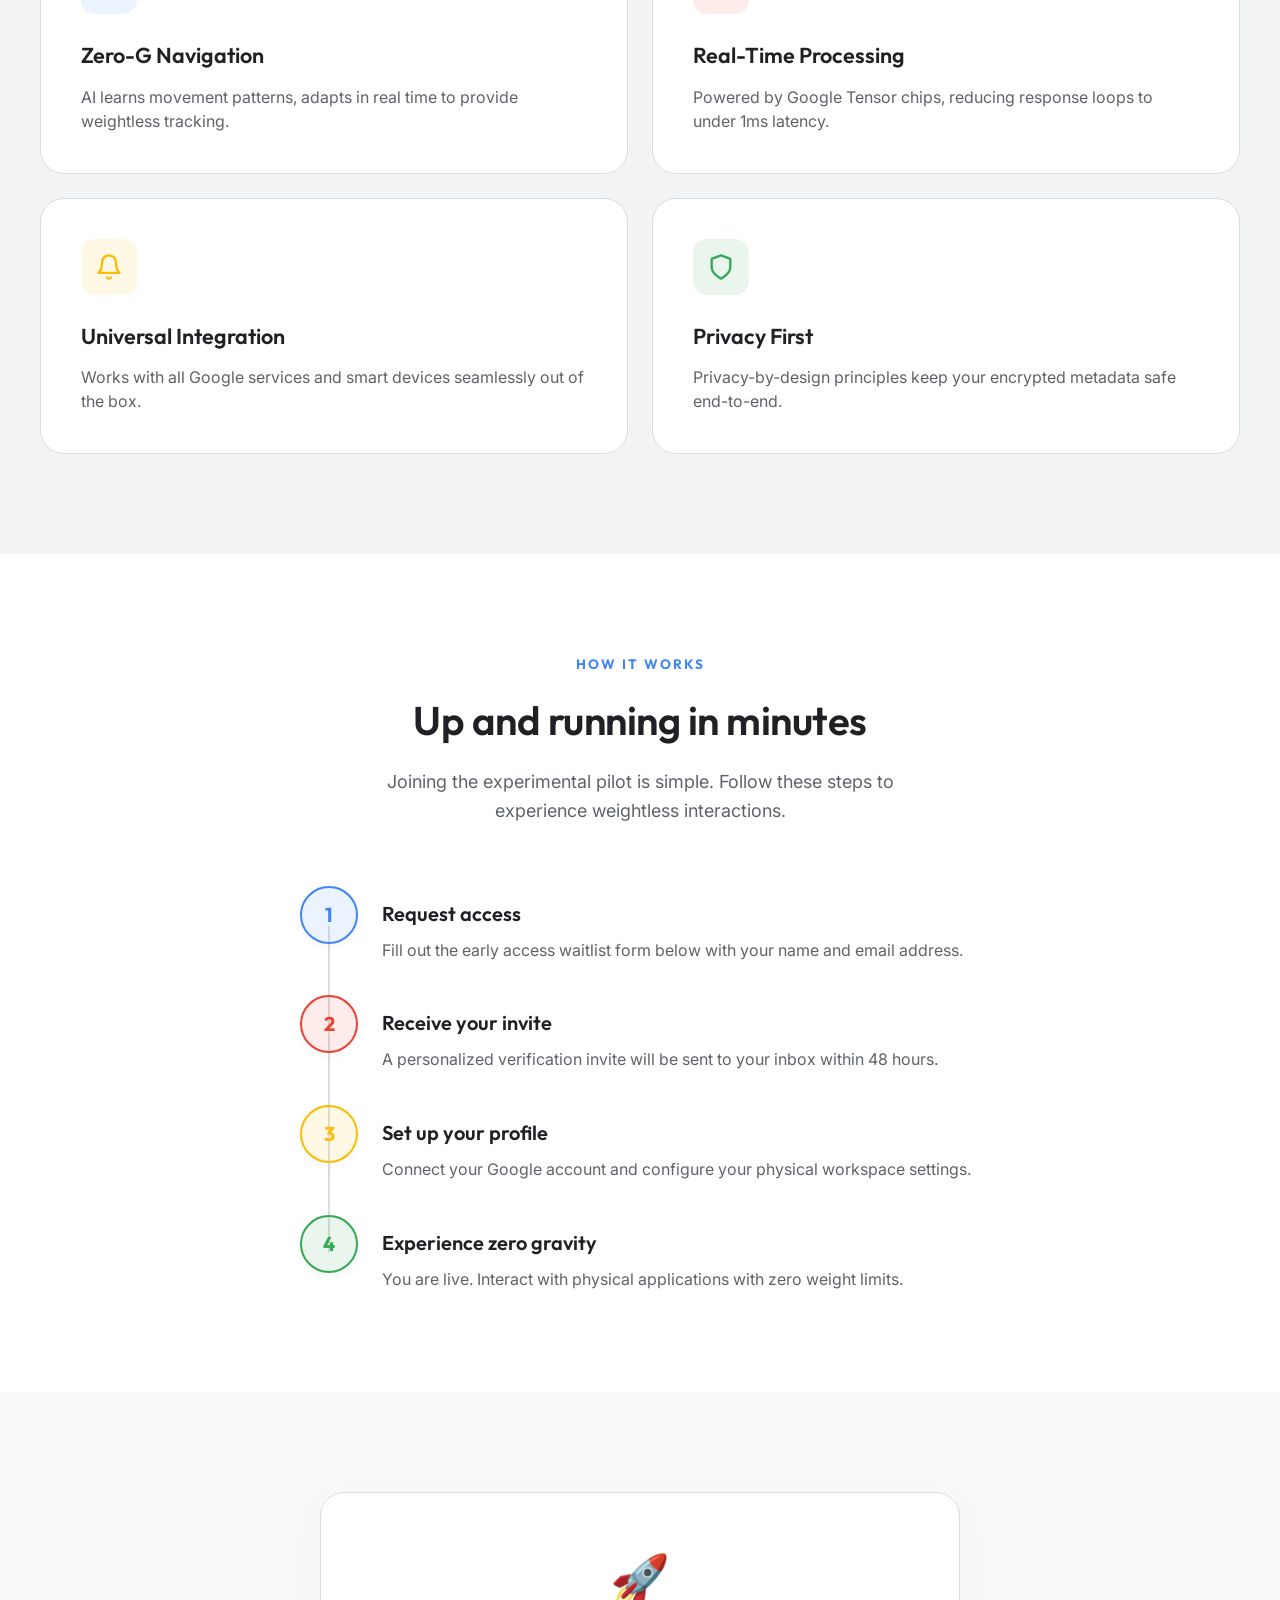
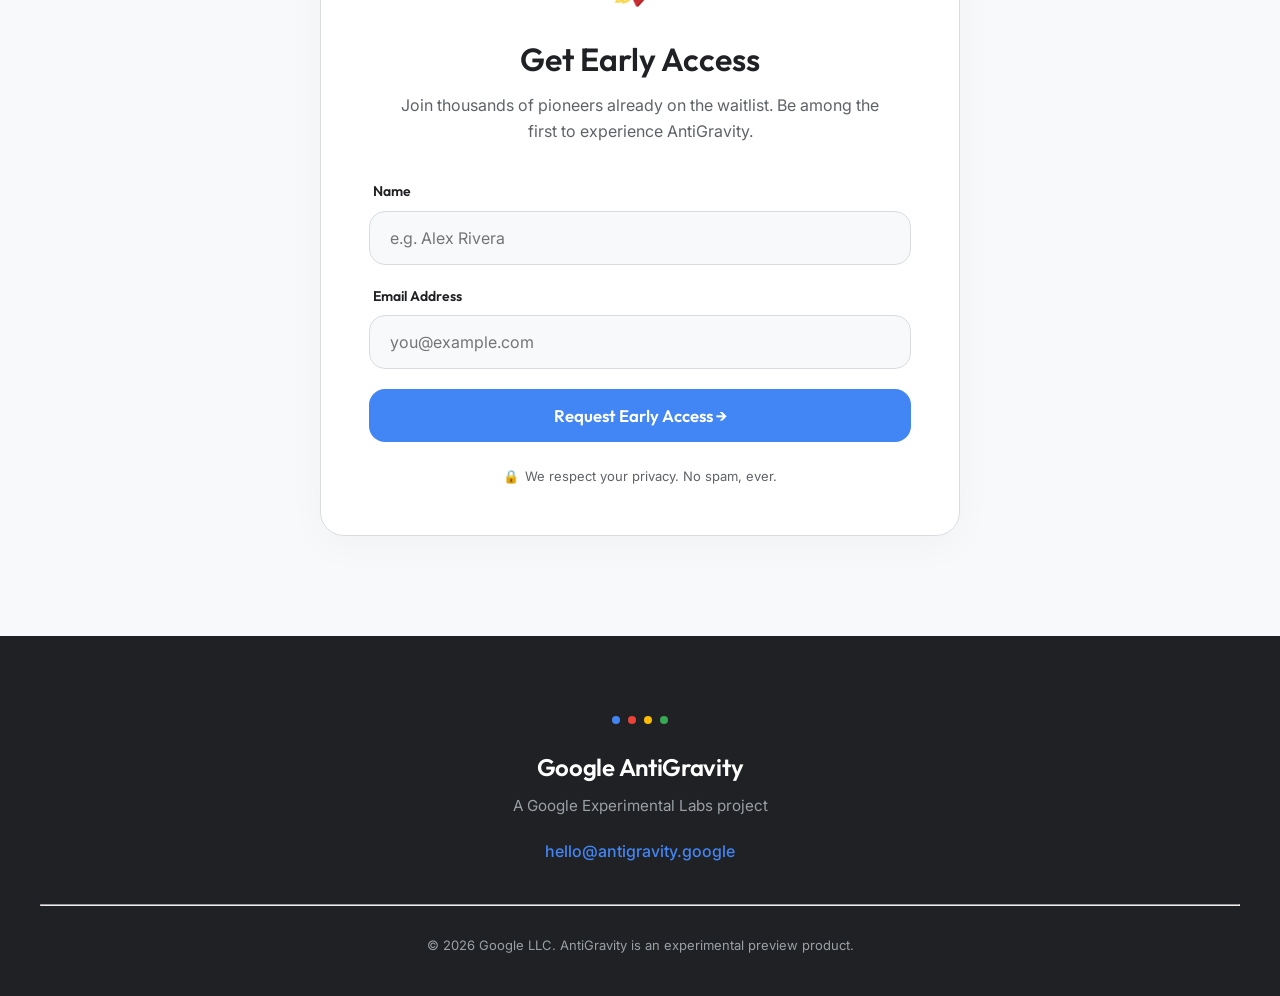
==== commit 1bc4e8c0: "replace apple emoji with custom logo and update styles for floating visual element" ====
--- a/antigravity.html
+++ b/antigravity.html
@@ -84,8 +84,8 @@
         <!-- Floating Phone Frame -->
         <div class="device-outline" id="device-mockup">
           <div class="device-camera"></div>
-          <!-- Newton's floating anti-gravity apple visual -->
-          <div class="floating-visual" id="levitating-element">🍏</div>
+          <!-- Floating anti-gravity logo visual -->
+          <img src="logo.png" alt="Google AntiGravity Logo" class="floating-visual" id="levitating-element">
         </div>
       </div>
     </div>
